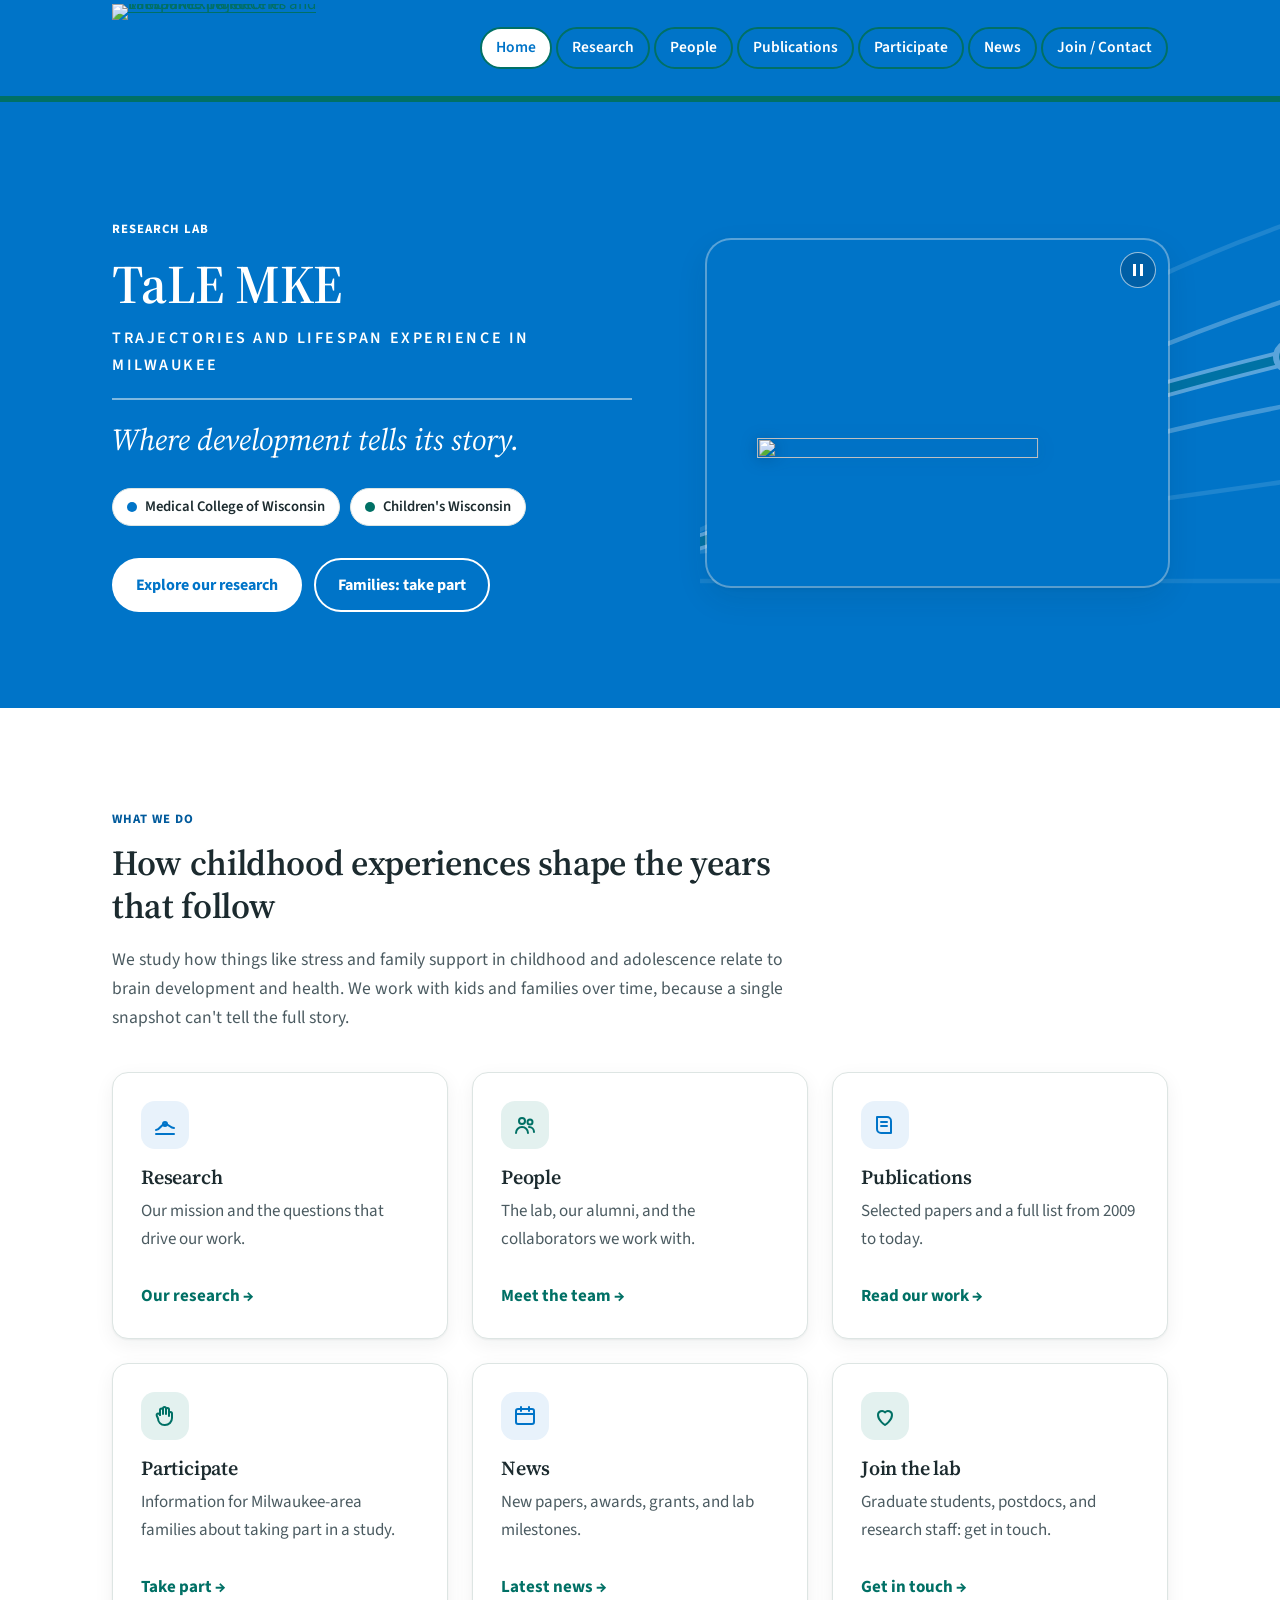
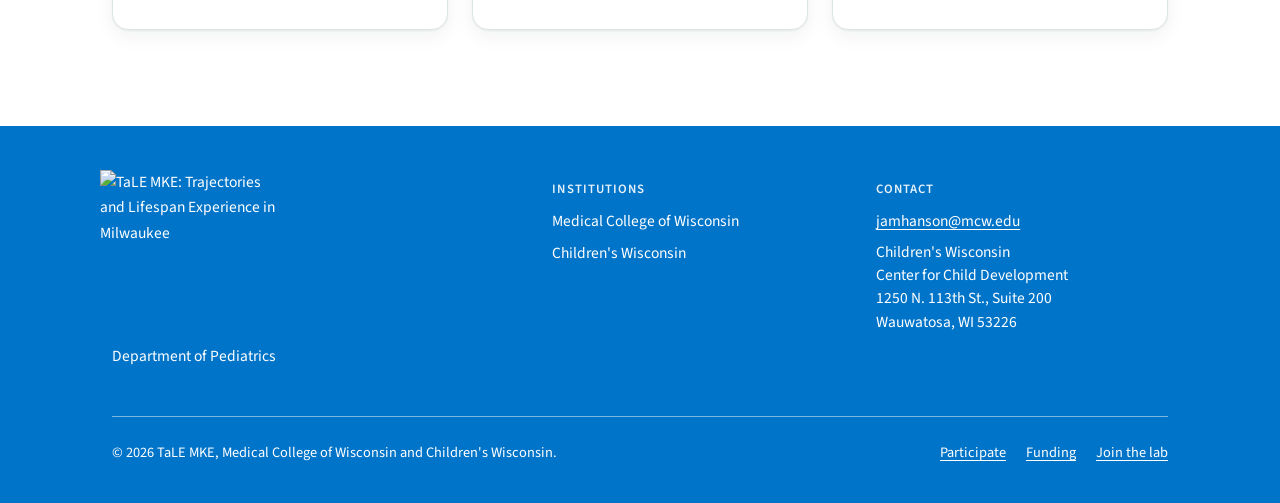
==== index.html @ df665481 "Add MCW green bar under the header and green outlines on nav items MCW green matches mcw.edu's most-" ====
<!DOCTYPE html>
<html lang="en" class="no-js">
<head>
  <meta charset="utf-8">
  <meta name="viewport" content="width=device-width, initial-scale=1">
  <title>TaLE MKE | Trajectories and Lifespan Experience in Milwaukee</title>
  <meta name="description" content="TaLE MKE studies how childhood experiences relate to brain development, health, and aging. A research lab at the Medical College of Wisconsin and Children's Wisconsin led by Jamie Hanson.">
  <link rel="icon" href="assets/img/logo-mark.svg" type="image/svg+xml">
  <link rel="preconnect" href="https://fonts.googleapis.com">
  <link rel="preconnect" href="https://fonts.gstatic.com" crossorigin>
  <link href="https://fonts.googleapis.com/css2?family=Source+Sans+3:wght@400;600;700&family=Source+Serif+4:ital,opsz,wght@0,8..60,600;0,8..60,700;1,8..60,500&display=swap" rel="stylesheet">
  <link rel="stylesheet" href="css/styles.css?v=afecc81006">
</head>
<body>
  <a class="skip-link" href="#main">Skip to main content</a>

  <header class="site-header">
    <div class="container header-inner">
      <a class="brand" href="index.html">
        <img class="brand-logo" src="assets/img/logo-horizontal.webp" width="280" height="104"
             alt="TaLE MKE: Trajectories and Lifespan Experience in Milwaukee. Home">
      </a>
      <button class="nav-toggle" type="button" aria-expanded="false" aria-controls="site-nav">
        <span class="nav-toggle-bars" aria-hidden="true"></span>
        Menu
      </button>
      <nav class="site-nav" id="site-nav" aria-label="Main">
        <ul>
          <li><a href="index.html" aria-current="page">Home</a></li>
          <li><a href="research.html">Research</a></li>
          <li><a href="team.html">People</a></li>
          <li><a href="publications.html">Publications</a></li>
          <li><a href="participate.html">Participate</a></li>
          <li><a href="news.html">News</a></li>
          <li><a href="contact.html">Join / Contact</a></li>
        </ul>
      </nav>
    </div>
  </header>

  <main id="main">
    <section class="hero" aria-labelledby="hero-title">
    <svg class="trajectories" viewBox="0 0 600 400" preserveAspectRatio="xMaxYMid slice" aria-hidden="true" focusable="false">
      <g fill="none" stroke-linecap="round" stroke-width="3" stroke="var(--traj-fan)">
        <path d="M140 300 C260 270 380 150 580 80" opacity=".45"/>
        <path d="M140 300 C280 270 400 190 580 130"/>
        <path d="M140 300 C300 280 420 230 580 200"/>
        <path d="M140 300 C300 290 440 270 580 250" opacity=".45"/>
        <path d="M140 316 H580" opacity=".35"/>
      </g>
      <path d="M20 318 C70 316 100 312 140 304 S250 270 310 250 S430 205 580 168" fill="none" stroke="#fff" stroke-width="11" stroke-linecap="round"/>
      <path d="M20 318 C70 316 100 312 140 304 S250 270 310 250 S430 205 580 168" fill="none" stroke="var(--color-secondary)" stroke-width="6" stroke-linecap="round"/>
      <g fill="var(--color-secondary)" stroke="#fff" stroke-width="4">
        <circle cx="20" cy="318" r="9"/><circle cx="140" cy="304" r="9"/><circle cx="310" cy="250" r="9"/><circle cx="450" cy="206" r="9"/><circle cx="580" cy="168" r="9"/>
      </g>
    </svg>
      <div class="container hero-grid">
        <div>
          <span class="eyebrow">Research lab</span>
          <h1 id="hero-title">TaLE MKE</h1>
          <p class="hero-expansion">Trajectories and Lifespan Experience in Milwaukee</p>
          <p class="hero-tagline">Where development tells its story.</p>
          <ul class="affiliations" aria-label="Affiliations">
            <li><span class="dot dot-primary" aria-hidden="true"></span>Medical College of Wisconsin</li>
            <li><span class="dot dot-secondary" aria-hidden="true"></span>Children's Wisconsin</li>
          </ul>
          <div class="btn-row">
            <a class="btn btn-primary" href="research.html">Explore our research</a>
            <a class="btn btn-secondary" href="participate.html">Families: take part</a>
          </div>
        </div>
        <div class="hero-media">
          <!-- Hero art: two brain illustrations crossfade under the logo (see tools/hero_art/).
               To use a lab group photo instead, replace this <figure> with a single <img>. -->
          <figure class="hero-art">
            <img class="hero-slide" src="assets/img/hero-brain-1.svg" width="800" height="600"
                 alt="Illustrations of a brain from an MRI template in the TaLE MKE colors, alternating between flowing trajectory lines and brains growing along a trajectory">
            <img class="hero-slide" src="assets/img/hero-brain-2.svg" width="800" height="600" alt="">
            <img class="hero-art-logo" src="assets/img/logo-horizontal-transparent.webp" width="720" height="268" alt="">
            <button class="hero-art-toggle" type="button" aria-pressed="false" aria-label="Pause the rotating images">
              <span class="icon-pause" aria-hidden="true"></span>
            </button>
          </figure>
        </div>
      </div>
    </section>

    <section class="section" aria-labelledby="what-we-do">
      <div class="container">
        <div class="section-head">
          <span class="eyebrow">What we do</span>
          <h2 id="what-we-do">How childhood experiences shape the years that follow</h2>
          <p>We study how things like stress and family support in childhood and adolescence relate
          to brain development and health. We work with kids and families over time, because a single
          snapshot can't tell the full story.</p>
        </div>
        <div class="grid grid-3">
          <a class="card card-link" href="research.html">
            <span class="card-icon"><svg viewBox="0 0 24 24" fill="none" stroke="currentColor" stroke-width="2" stroke-linecap="round" stroke-linejoin="round" aria-hidden="true" focusable="false"><path d="M3 17c4 0 5-6 9-6s5 4 9 4"/><circle cx="12" cy="11" r="2"/><path d="M3 21h18"/></svg></span>
            <h3>Research</h3>
            <p>Our mission and the questions that drive our work.</p>
            <span class="card-cta">Our research</span>
          </a>
          <a class="card card-link" href="team.html">
            <span class="card-icon alt"><svg viewBox="0 0 24 24" fill="none" stroke="currentColor" stroke-width="2" stroke-linecap="round" stroke-linejoin="round" aria-hidden="true" focusable="false"><circle cx="9" cy="8" r="3"/><path d="M3 20c0-3.3 2.7-6 6-6s6 2.7 6 6"/><circle cx="17" cy="9" r="2.5"/><path d="M16 14c2.8 0 5 2.2 5 5"/></svg></span>
            <h3>People</h3>
            <p>The lab, our alumni, and the collaborators we work with.</p>
            <span class="card-cta">Meet the team</span>
          </a>
          <a class="card card-link" href="publications.html">
            <span class="card-icon"><svg viewBox="0 0 24 24" fill="none" stroke="currentColor" stroke-width="2" stroke-linecap="round" stroke-linejoin="round" aria-hidden="true" focusable="false"><path d="M4 4h10a4 4 0 0 1 4 4v12H8a4 4 0 0 1-4-4z"/><path d="M8 9h6M8 13h6"/></svg></span>
            <h3>Publications</h3>
            <p>Selected papers and a full list from 2009 to today.</p>
            <span class="card-cta">Read our work</span>
          </a>
          <a class="card card-link" href="participate.html">
            <span class="card-icon alt"><svg viewBox="0 0 24 24" fill="none" stroke="currentColor" stroke-width="2" stroke-linecap="round" stroke-linejoin="round" aria-hidden="true" focusable="false"><path d="M7 11V6a1.5 1.5 0 0 1 3 0v4M10 10V4.5a1.5 1.5 0 0 1 3 0V10M13 10V5.5a1.5 1.5 0 0 1 3 0V12"/><path d="M16 9.5a1.5 1.5 0 0 1 3 0V14a7 7 0 0 1-7 7h-.5A6.5 6.5 0 0 1 5 14.5l-1.3-3a1.5 1.5 0 0 1 2.6-1.4L7 11"/></svg></span>
            <h3>Participate</h3>
            <p>Information for Milwaukee-area families about taking part in a study.</p>
            <span class="card-cta">Take part</span>
          </a>
          <a class="card card-link" href="news.html">
            <span class="card-icon"><svg viewBox="0 0 24 24" fill="none" stroke="currentColor" stroke-width="2" stroke-linecap="round" stroke-linejoin="round" aria-hidden="true" focusable="false"><rect x="3" y="5" width="18" height="15" rx="2"/><path d="M3 10h18M8 3v4M16 3v4"/></svg></span>
            <h3>News</h3>
            <p>New papers, awards, grants, and lab milestones.</p>
            <span class="card-cta">Latest news</span>
          </a>
          <a class="card card-link" href="contact.html">
            <span class="card-icon alt"><svg viewBox="0 0 24 24" fill="none" stroke="currentColor" stroke-width="2" stroke-linecap="round" stroke-linejoin="round" aria-hidden="true" focusable="false"><path d="M12 21s-7-4.4-7-10a4 4 0 0 1 7-2.6A4 4 0 0 1 19 11c0 5.6-7 10-7 10z"/></svg></span>
            <h3>Join the lab</h3>
            <p>Graduate students, postdocs, and research staff: get in touch.</p>
            <span class="card-cta">Get in touch</span>
          </a>
        </div>
      </div>
    </section>
  </main>

  <footer class="site-footer">
    <div class="container">
      <div class="footer-grid">
        <div>
          <img class="footer-logo" src="assets/img/logo-square.webp" width="200" height="185"
               alt="TaLE MKE: Trajectories and Lifespan Experience in Milwaukee">
          <p>Department of Pediatrics</p>
        </div>
        <div>
          <h2>Institutions</h2>
          <ul>
            <li>Medical College of Wisconsin</li>
            <li>Children's Wisconsin</li>
          </ul>
        </div>
        <div>
          <h2>Contact</h2>
          <p><a href="mailto:jamhanson@mcw.edu">jamhanson@mcw.edu</a></p>
          <address>Children's Wisconsin<br>Center for Child Development<br>1250 N. 113th St., Suite 200<br>Wauwatosa, WI 53226</address>
        </div>
      </div>
      <div class="footer-bottom">
        <p>&copy; <span id="year">2026</span> TaLE MKE, Medical College of Wisconsin and Children's Wisconsin.</p>
        <ul class="footer-links">
          <li><a href="participate.html">Participate</a></li>
          <li><a href="funding.html">Funding</a></li>
          <li><a href="contact.html">Join the lab</a></li>
        </ul>
      </div>
    </div>
  </footer>

  <script src="js/main.js?v=6934fd35f8"></script>
</body>
</html>
---- css/styles.css ----
/* ==========================================================================
   TaLE MKE: site styles
   Plain CSS, no build step. All brand colors live in :root below.
   ========================================================================== */

/* --------------------------------------------------------------------------
   1. Brand tokens (swap these to rebrand the whole site)
   -------------------------------------------------------------------------- */
:root {
  /* Brand colors, sampled from the TaLE MKE logo (assets/img/brand/).
     tests/check_site.py verifies every text/background pair meets WCAG AA. */
  --color-primary: #0074c8;        /* logo blue: header, footer, buttons, links */
  --color-primary-dark: #005a9c;
  --color-primary-soft: #e8f2fb;

  --color-secondary: #007065;      /* logo green: trajectory line, accents */
  --color-secondary-dark: #00544c;
  --color-secondary-soft: #e3f1ef;

  --color-accent-light: #7eb8e0;   /* logo light-blue fan lines */
  --color-accent-pale: #c1ddf4;    /* logo pale-blue fan lines */
  --color-band: #f3f8fc;           /* alternating section background */

  /* Stroke color for the decorative trajectory fan (overridden on blue) */
  --traj-fan: var(--color-accent-light);

  /* Text and surfaces */
  --color-text: #1c2b2f;
  --color-text-muted: #4b5b61;
  --color-bg: #ffffff;
  --color-border: #dde5e3;
  --color-error: #b3261e;
  --color-success: #1e6b3a;

  /* Type */
  --font-heading: "Source Serif 4", Georgia, "Times New Roman", serif;
  --font-body: "Source Sans 3", -apple-system, BlinkMacSystemFont, "Segoe UI", Roboto, Arial, sans-serif;

  /* Shape and spacing */
  --radius-sm: 8px;
  --radius: 16px;
  --radius-lg: 24px;
  --shadow: 0 1px 2px rgba(16, 40, 38, 0.06), 0 6px 20px rgba(16, 40, 38, 0.06);
  --shadow-hover: 0 2px 4px rgba(16, 40, 38, 0.08), 0 12px 32px rgba(16, 40, 38, 0.1);
  --container: 1120px;
  --gutter: clamp(16px, 4vw, 32px);
  --section-space: clamp(56px, 8vw, 96px);
}

/* --------------------------------------------------------------------------
   2. Base
   -------------------------------------------------------------------------- */
*,
*::before,
*::after { box-sizing: border-box; }

html { scroll-behavior: smooth; }
@media (prefers-reduced-motion: reduce) {
  html { scroll-behavior: auto; }
  *, *::before, *::after { transition: none !important; animation: none !important; }
}

body {
  margin: 0;
  font-family: var(--font-body);
  font-size: 1.0625rem;
  line-height: 1.65;
  color: var(--color-text);
  background: var(--color-bg);
  -webkit-font-smoothing: antialiased;
}

img { max-width: 100%; height: auto; display: block; }

h1, h2, h3, h4 {
  font-family: var(--font-heading);
  line-height: 1.2;
  color: var(--color-text);
  margin: 0 0 0.5em;
  font-weight: 600;
  letter-spacing: -0.01em;
}
h1 { font-size: clamp(2.2rem, 5vw, 3.4rem); }
h2 { font-size: clamp(1.6rem, 3vw, 2.2rem); }
h3 { font-size: 1.25rem; }

p { margin: 0 0 1em; }

a {
  color: var(--color-secondary);
  text-underline-offset: 3px;
  text-decoration-thickness: 1px;
}
a:hover { color: var(--color-secondary-dark); text-decoration-thickness: 2px; }

:focus-visible {
  outline: 3px solid var(--color-secondary);
  outline-offset: 3px;
  border-radius: 4px;
}

.container {
  width: 100%;
  max-width: var(--container);
  margin: 0 auto;
  padding: 0 var(--gutter);
}

.visually-hidden {
  position: absolute !important;
  width: 1px; height: 1px;
  padding: 0; margin: -1px;
  overflow: hidden; clip: rect(0 0 0 0);
  white-space: nowrap; border: 0;
}

.skip-link {
  position: absolute;
  left: 16px; top: -100px;
  z-index: 100;
  padding: 10px 16px;
  background: var(--color-primary);
  color: #fff;
  border-radius: var(--radius-sm);
  font-weight: 600;
}
.skip-link:focus { top: 12px; color: #fff; }

/* --------------------------------------------------------------------------
   3. Header and navigation
   -------------------------------------------------------------------------- */
.site-header {
  position: sticky;
  top: 0;
  z-index: 50;
  background: var(--color-primary);
  border-bottom: 6px solid var(--color-secondary);  /* MCW green bar (mcw.edu uses #007066) */
}
.header-inner {
  display: flex;
  align-items: center;
  justify-content: space-between;
  gap: 16px;
  min-height: 96px;
}

.brand { display: block; flex: none; line-height: 0; }
.brand-logo { width: 236px; height: auto; }
@media (max-width: 420px) { .brand-logo { width: 176px; } }

.nav-toggle {
  display: none;
  align-items: center;
  gap: 8px;
  padding: 8px 14px;
  font: inherit;
  font-weight: 600;
  font-size: 0.95rem;
  color: #fff;
  background: rgba(255, 255, 255, 0.14);
  border: 1px solid rgba(255, 255, 255, 0.5);
  border-radius: 999px;
  cursor: pointer;
}
.nav-toggle-bars,
.nav-toggle-bars::before,
.nav-toggle-bars::after {
  display: block;
  width: 18px; height: 2px;
  background: currentColor;
  border-radius: 2px;
  position: relative;
  transition: transform 0.2s ease;
}
.nav-toggle-bars::before,
.nav-toggle-bars::after { content: ""; position: absolute; left: 0; }
.nav-toggle-bars::before { top: -6px; }
.nav-toggle-bars::after { top: 6px; }
.nav-toggle[aria-expanded="true"] .nav-toggle-bars { background: transparent; }
.nav-toggle[aria-expanded="true"] .nav-toggle-bars::before { transform: translateY(6px) rotate(45deg); }
.nav-toggle[aria-expanded="true"] .nav-toggle-bars::after { transform: translateY(-6px) rotate(-45deg); }

.site-nav ul {
  display: flex;
  gap: 4px;
  list-style: none;
  margin: 0;
  padding: 0;
}
.site-nav a {
  display: block;
  padding: 6px 14px;
  border: 2px solid var(--color-secondary);  /* MCW green outline */
  border-radius: 999px;
  color: #fff;
  text-decoration: none;
  font-weight: 600;
  font-size: 0.97rem;
}
.site-nav a:hover { background: rgba(255, 255, 255, 0.16); color: #fff; }
.site-nav a[aria-current="page"] { background: #fff; color: var(--color-primary); }
.site-header :focus-visible { outline-color: #fff; }

/* Mobile nav below 1040px: seven nav items need room next to the logo. */
@media (max-width: 1040px) {
  .nav-toggle { display: inline-flex; }
  .site-nav {
    position: absolute;
    left: 0; right: 0; top: 100%;
    background: var(--color-primary);
    border-bottom: 6px solid var(--color-secondary);
    box-shadow: 0 12px 24px rgba(0, 40, 80, 0.2);
    display: none;
  }
  .site-nav.is-open { display: block; }
  .site-nav ul { flex-direction: column; padding: 12px var(--gutter) 20px; gap: 2px; }
  .site-nav a { padding: 10px 14px; border-radius: var(--radius-sm); }
  /* Without JS the toggle does nothing, so show the menu inline instead. */
  .no-js .nav-toggle { display: none; }
  .no-js .site-nav { display: block; position: static; box-shadow: none; border: 0; }
  .no-js .header-inner { flex-wrap: wrap; }
}

/* --------------------------------------------------------------------------
   4. Page sections
   -------------------------------------------------------------------------- */
.section { padding: var(--section-space) 0; }
.section-band { background: var(--color-band); }
.section-tint { background: var(--color-primary-soft); }

.eyebrow {
  display: inline-block;
  font-size: 0.8rem;
  font-weight: 700;
  letter-spacing: 0.08em;
  text-transform: uppercase;
  color: var(--color-primary-dark);
  margin-bottom: 12px;
}

.section-head { max-width: 680px; margin-bottom: 40px; }
.section-head p { color: var(--color-text-muted); font-size: 1.1rem; }

.lede { font-size: 1.2rem; color: var(--color-text-muted); max-width: 680px; }

/* Page title band on inner pages */
.page-hero {
  position: relative;
  overflow: hidden;
  padding: clamp(48px, 7vw, 80px) 0 clamp(40px, 6vw, 64px);
  background: linear-gradient(180deg, var(--color-primary-soft) 0%, #fff 100%);
  border-bottom: 1px solid var(--color-border);
}
.page-hero h1 { margin-bottom: 12px; }
.page-hero .lede { margin: 0; }

/* Decorative "trajectory" lines used behind heroes */
.trajectories {
  position: absolute;
  right: -40px;
  top: 0;
  width: min(620px, 70%);
  height: 100%;
  pointer-events: none;
  opacity: 0.5;
}

/* Home hero: logo blue with white type */
.hero {
  --traj-fan: var(--color-accent-pale);
  position: relative;
  overflow: hidden;
  padding: clamp(56px, 9vw, 112px) 0 clamp(56px, 8vw, 96px);
  background: var(--color-primary);
  color: #fff;
}
.hero-grid {
  position: relative;
  display: grid;
  grid-template-columns: 1.15fr 1fr;
  gap: clamp(32px, 5vw, 64px);
  align-items: center;
}
.hero h1 { margin-bottom: 8px; color: #fff; }
.hero .eyebrow { color: #fff; }
.hero-expansion {
  font-size: clamp(0.85rem, 1.6vw, 1rem);
  font-weight: 600;
  letter-spacing: 0.16em;
  text-transform: uppercase;
  color: #fff;
  padding-bottom: 20px;
  border-bottom: 2px solid var(--color-accent-light);
  margin-bottom: 20px;
  max-width: 520px;
}
.hero .lede { margin-bottom: 28px; color: #fff; }
.hero .trajectories { opacity: 0.35; }
.hero .btn-primary { background: #fff; color: var(--color-primary); }
.hero .btn-primary:hover { background: var(--color-primary-soft); color: var(--color-primary-dark); }
.hero .btn-secondary { background: transparent; color: #fff; border-color: #fff; }
.hero .btn-secondary:hover { background: rgba(255, 255, 255, 0.14); color: #fff; }
.hero :focus-visible { outline-color: #fff; }
.hero-media > img {
  border-radius: var(--radius-lg);
  box-shadow: var(--shadow-hover);
  aspect-ratio: 4 / 3;
  object-fit: cover;
  width: 100%;
}

.affiliations {
  display: flex;
  flex-wrap: wrap;
  gap: 10px;
  list-style: none;
  padding: 0;
  margin: 0 0 32px;
}
.affiliations li {
  display: inline-flex;
  align-items: center;
  gap: 8px;
  padding: 6px 14px;
  background: #fff;
  border: 1px solid var(--color-border);
  border-radius: 999px;
  font-size: 0.92rem;
  font-weight: 600;
  color: var(--color-text);
}
.dot { width: 10px; height: 10px; border-radius: 50%; flex: none; }
.dot-primary { background: var(--color-primary); }
.dot-secondary { background: var(--color-secondary); }

@media (max-width: 860px) {
  .hero-grid { grid-template-columns: 1fr; }
  .hero-media { order: -1; max-width: 560px; }
  .hero .trajectories { display: none; }
}

/* --------------------------------------------------------------------------
   5. Buttons
   -------------------------------------------------------------------------- */
.btn-row { display: flex; flex-wrap: wrap; gap: 12px; }
.btn {
  display: inline-flex;
  align-items: center;
  gap: 8px;
  padding: 12px 22px;
  border-radius: 999px;
  font: inherit;
  font-weight: 700;
  font-size: 1rem;
  text-decoration: none;
  border: 2px solid transparent;
  cursor: pointer;
  transition: background-color 0.15s ease, color 0.15s ease, transform 0.15s ease;
}
.btn:hover { transform: translateY(-1px); text-decoration: none; }
.btn-primary { background: var(--color-primary); color: #fff; }
.btn-primary:hover { background: var(--color-primary-dark); color: #fff; }
.btn-secondary { background: #fff; color: var(--color-primary); border-color: var(--color-primary); }
.btn-secondary:hover { background: var(--color-primary-soft); color: var(--color-primary-dark); }

/* --------------------------------------------------------------------------
   6. Cards and grids
   -------------------------------------------------------------------------- */
.grid {
  display: grid;
  gap: 24px;
  grid-template-columns: repeat(auto-fill, minmax(260px, 1fr));
}
.grid-2 { grid-template-columns: repeat(2, 1fr); }
@media (max-width: 720px) { .grid-2 { grid-template-columns: 1fr; } }

.card {
  background: #fff;
  border: 1px solid var(--color-border);
  border-radius: var(--radius);
  padding: 28px;
  box-shadow: var(--shadow);
  transition: box-shadow 0.2s ease, transform 0.2s ease;
}
.card h3 { margin-bottom: 8px; }
.card p:last-child { margin-bottom: 0; }

a.card-link {
  display: flex;
  flex-direction: column;
  text-decoration: none;
  color: var(--color-text);
}
a.card-link:hover { box-shadow: var(--shadow-hover); transform: translateY(-3px); color: var(--color-text); }
a.card-link p { color: var(--color-text-muted); }
.card-cta {
  margin-top: auto;
  padding-top: 12px;
  font-weight: 700;
  color: var(--color-secondary);
}
.card-cta::after { content: " \2192"; }

.card-icon {
  width: 48px; height: 48px;
  display: grid;
  place-items: center;
  border-radius: 14px;
  margin-bottom: 16px;
  background: var(--color-primary-soft);
  color: var(--color-primary);
}
.card-icon.alt { background: var(--color-secondary-soft); color: var(--color-secondary); }
.card-icon svg { width: 24px; height: 24px; }

/* Research focus areas */
.focus-card { border-top: 5px solid var(--color-primary); }
.focus-card:nth-child(even) { border-top-color: var(--color-secondary); }
.focus-number {
  font-family: var(--font-heading);
  font-size: 0.95rem;
  font-weight: 700;
  color: var(--color-primary);
  margin-bottom: 6px;
  display: block;
}
.focus-card:nth-child(even) .focus-number { color: var(--color-secondary); }

/* Mission block */
.mission {
  font-family: var(--font-heading);
  font-size: clamp(1.3rem, 2.6vw, 1.75rem);
  line-height: 1.45;
  color: var(--color-primary-dark);
  border-left: 5px solid var(--color-secondary);
  padding: 4px 0 4px 24px;
  margin: 0 0 24px;
  max-width: 820px;
}

/* PI bio */
.pi-bio {
  display: grid;
  grid-template-columns: 280px 1fr;
  gap: clamp(28px, 5vw, 56px);
  align-items: start;
}
.pi-bio img { border-radius: var(--radius-lg); box-shadow: var(--shadow); aspect-ratio: 4 / 5; object-fit: cover; width: 100%; }
.pi-title { color: var(--color-text-muted); font-weight: 600; margin-bottom: 20px; }
@media (max-width: 720px) {
  .pi-bio { grid-template-columns: 1fr; }
  .pi-bio img { max-width: 260px; }
}

/* Team cards */
.person-card { padding: 0; overflow: hidden; display: flex; flex-direction: column; }
.person-card img { aspect-ratio: 1 / 1; object-fit: cover; width: 100%; background: var(--color-primary-soft); }
.person-body { padding: 20px 22px 24px; }
.person-body h3 { margin-bottom: 4px; }
.person-role {
  display: inline-block;
  font-size: 0.85rem;
  font-weight: 700;
  color: var(--color-primary-dark);
  background: var(--color-primary-soft);
  padding: 3px 10px;
  border-radius: 999px;
  margin-bottom: 12px;
}
.person-card:nth-child(even) .person-role { color: var(--color-secondary-dark); background: var(--color-secondary-soft); }
.person-body p { color: var(--color-text-muted); margin: 0; font-size: 0.98rem; }
.person-card.is-pi { border: 2px solid var(--color-primary); }

.team-group { margin-bottom: 56px; }
.team-group:last-child { margin-bottom: 0; }
.team-group > h2 { font-size: 1.5rem; margin-bottom: 24px; }

/* --------------------------------------------------------------------------
   7. Publications
   -------------------------------------------------------------------------- */
.pub-year { margin-bottom: 48px; }
.pub-year:last-child { margin-bottom: 0; }
.pub-year h2 {
  display: flex;
  align-items: center;
  gap: 16px;
  font-size: 1.6rem;
  color: var(--color-primary);
  margin-bottom: 20px;
}
.pub-year h2::after { content: ""; flex: 1; height: 1px; background: var(--color-border); }

.pub-list { list-style: none; margin: 0; padding: 0; display: grid; gap: 16px; }
.pub {
  background: #fff;
  border: 1px solid var(--color-border);
  border-radius: var(--radius);
  padding: 20px 24px;
}
.pub-authors { color: var(--color-text-muted); font-size: 0.97rem; margin: 0 0 4px; }
.pub-authors .me { color: var(--color-text); font-weight: 700; }
.pub-title { font-family: var(--font-heading); font-size: 1.15rem; font-weight: 600; margin: 0 0 4px; line-height: 1.35; }
.pub-venue { margin: 0 0 12px; color: var(--color-text-muted); }
.pub-venue cite { font-style: italic; color: var(--color-text); }
.pub-links { display: flex; flex-wrap: wrap; gap: 8px; list-style: none; padding: 0; margin: 0; }
.pub-links a {
  display: inline-block;
  padding: 4px 12px;
  border: 1px solid var(--color-secondary);
  border-radius: 999px;
  font-size: 0.88rem;
  font-weight: 700;
  text-decoration: none;
}
.pub-links a:hover { background: var(--color-secondary-soft); }

.note {
  background: var(--color-secondary-soft);
  border-radius: var(--radius);
  padding: 16px 20px;
  margin-bottom: 40px;
  color: var(--color-text);
}
.note a { color: var(--color-primary-dark); }

/* --------------------------------------------------------------------------
   8. News
   -------------------------------------------------------------------------- */
.news-list { list-style: none; margin: 0; padding: 0; display: grid; gap: 20px; max-width: 820px; }
.news-item {
  display: grid;
  grid-template-columns: 130px 1fr;
  gap: 24px;
  background: #fff;
  border: 1px solid var(--color-border);
  border-radius: var(--radius);
  padding: 24px 28px;
  box-shadow: var(--shadow);
}
.news-date {
  font-weight: 700;
  color: var(--color-primary);
  font-size: 0.95rem;
  padding-top: 3px;
}
.news-item h2, .news-item h3 { font-size: 1.25rem; margin-bottom: 6px; }
.news-item p { margin: 0; color: var(--color-text-muted); }
@media (max-width: 600px) {
  .news-item { grid-template-columns: 1fr; gap: 6px; padding: 20px; }
}

/* --------------------------------------------------------------------------
   9. Contact and join
   -------------------------------------------------------------------------- */
.contact-grid {
  display: grid;
  grid-template-columns: 1fr 1.2fr;
  gap: clamp(32px, 5vw, 56px);
  align-items: start;
}
@media (max-width: 860px) { .contact-grid { grid-template-columns: 1fr; } }

.contact-list { list-style: none; padding: 0; margin: 0 0 32px; display: grid; gap: 16px; }
.contact-list li { display: grid; grid-template-columns: 44px 1fr; gap: 14px; align-items: start; }
.contact-list .card-icon { width: 44px; height: 44px; margin: 0; }
.contact-list strong { display: block; }

.position-list { list-style: none; padding: 0; margin: 0; display: grid; gap: 16px; }
.position {
  border-left: 5px solid var(--color-secondary);
  background: #fff;
  border-radius: var(--radius-sm) var(--radius) var(--radius) var(--radius-sm);
  padding: 18px 22px;
  box-shadow: var(--shadow);
}
.position:nth-child(odd) { border-left-color: var(--color-primary); }
.position h3 { margin-bottom: 4px; font-size: 1.15rem; }
.position p { margin: 0; color: var(--color-text-muted); }

.form-card { padding: clamp(24px, 4vw, 36px); }
.field { margin-bottom: 20px; }
.field label { display: block; font-weight: 700; margin-bottom: 6px; }
.field .hint { font-weight: 400; color: var(--color-text-muted); font-size: 0.9rem; }
.field input,
.field textarea {
  width: 100%;
  font: inherit;
  color: var(--color-text);
  padding: 12px 14px;
  border: 1.5px solid #9aa9ad;
  border-radius: var(--radius-sm);
  background: #fff;
}
.field textarea { min-height: 160px; resize: vertical; }
.field input:focus,
.field textarea:focus {
  outline: none;
  border-color: var(--color-secondary);
  box-shadow: 0 0 0 3px var(--color-secondary-soft);
}
.field [aria-invalid="true"] { border-color: var(--color-error); }
.field-error { color: var(--color-error); font-size: 0.92rem; margin: 6px 0 0; font-weight: 600; }
.field-error:empty { display: none; }

.form-status { margin-top: 16px; padding: 12px 16px; border-radius: var(--radius-sm); font-weight: 600; }
.form-status:empty { display: none; }
.form-status.is-success { background: #e4f3e9; color: var(--color-success); }
.form-status.is-error { background: #fbe9e7; color: var(--color-error); }

/* --------------------------------------------------------------------------
   10. Footer
   -------------------------------------------------------------------------- */
.site-footer {
  background: var(--color-primary);
  color: #fff;
  padding: 56px 0 32px;
  font-size: 0.97rem;
}
.site-footer a { color: #fff; }
.site-footer :focus-visible { outline-color: #fff; }
.site-footer a:hover { color: #fff; }
.footer-grid {
  display: grid;
  grid-template-columns: 1.4fr 1fr 1fr;
  gap: 32px;
  margin-bottom: 40px;
}
.footer-logo { width: 180px; height: auto; margin: -12px 0 8px -12px; }
.site-footer h2 { font-family: var(--font-body); font-size: 0.8rem; letter-spacing: 0.08em; text-transform: uppercase; color: #fff; opacity: 0.9; margin-bottom: 12px; }
.site-footer ul { list-style: none; margin: 0; padding: 0; display: grid; gap: 6px; }
.site-footer p { margin-bottom: 6px; }
.footer-bottom {
  border-top: 1px solid var(--color-accent-light);
  padding-top: 24px;
  display: flex;
  flex-wrap: wrap;
  justify-content: space-between;
  gap: 12px;
  color: #fff;
  font-size: 0.9rem;
}
@media (max-width: 760px) { .footer-grid { grid-template-columns: 1fr; } }

.page-hero .container { position: relative; }
/* Keep the banner graphic inside the content column on wide screens. */
.page-hero .trajectories { right: max(-40px, calc((100% - var(--container)) / 2)); }
@media (max-width: 600px) { .page-hero .trajectories { opacity: 0.25; } }

/* --------------------------------------------------------------------------
   11. Build-out: home tagline, people, publications, participate, funding
   -------------------------------------------------------------------------- */
address { font-style: normal; }

.hero-tagline {
  font-family: var(--font-heading);
  font-style: italic;
  font-size: clamp(1.4rem, 3vw, 1.9rem);
  line-height: 1.3;
  color: #fff;
  margin-bottom: 28px;
}

.grid-3 { grid-template-columns: repeat(3, 1fr); }
@media (max-width: 900px) { .grid-3 { grid-template-columns: repeat(2, 1fr); } }
@media (max-width: 600px) { .grid-3 { grid-template-columns: 1fr; } }

.prose { max-width: 760px; }
.prose-wide { max-width: 820px; }

/* People */
.pi-card {
  display: grid;
  grid-template-columns: 220px 1fr;
  gap: 32px;
  align-items: center;
  max-width: 860px;
}
.pi-card img { border-radius: var(--radius); aspect-ratio: 1 / 1; object-fit: cover; width: 100%; }
.pi-card h3 { font-size: 1.6rem; margin-bottom: 4px; }
@media (max-width: 640px) {
  .pi-card { grid-template-columns: 1fr; }
  .pi-card img { max-width: 220px; }
}

.team-subhead { font-size: 1.25rem; margin: 8px 0 16px; }
.alumni-grid {
  display: grid;
  gap: 16px;
  grid-template-columns: repeat(auto-fill, minmax(280px, 1fr));
  margin-bottom: 40px;
}
.alumni-grid:last-child { margin-bottom: 0; }
.alum {
  display: flex;
  gap: 16px;
  align-items: flex-start;
  background: #fff;
  border: 1px solid var(--color-border);
  border-radius: var(--radius);
  padding: 20px;
  box-shadow: var(--shadow);
}
.avatar {
  flex: none;
  width: 64px; height: 64px;
  display: grid;
  place-items: center;
  border-radius: 50%;
  background: var(--color-primary);
  color: #fff;
  font-weight: 700;
  letter-spacing: 0.03em;
}
.alum:nth-child(even) .avatar { background: var(--color-secondary); }
.avatar-photo {
  object-fit: cover;
  background: var(--color-primary-soft);
  box-shadow: 0 0 0 3px var(--color-primary-soft);  /* keeps white-background photos from blending into the card */
}
.alum h4 { font-size: 1.1rem; margin: 2px 0 4px; }
.alum p { margin: 0; font-size: 0.95rem; }
.alum-role { color: var(--color-text-muted); }
.alum-now { margin-top: 6px !important; }
.alum-now span { font-weight: 700; color: var(--color-secondary-dark); }

.collab-list {
  list-style: none;
  margin: 0;
  padding: 0;
  display: grid;
  gap: 12px 32px;
  grid-template-columns: repeat(auto-fill, minmax(280px, 1fr));
}
.collab-list li {
  padding: 14px 0 14px 18px;
  border-left: 4px solid var(--color-accent-light);
}
.collab-list li:nth-child(even) { border-left-color: var(--color-secondary); }
.collab-list strong { display: block; font-size: 1.05rem; }
.collab-list span { color: var(--color-text-muted); }

/* Publications */
.pub-selected { margin-bottom: 48px; }
.pub-selected > h2 { font-size: 1.8rem; margin-bottom: 8px; }
.pub-group {
  font-family: var(--font-body);
  font-size: 0.85rem;
  font-weight: 700;
  letter-spacing: 0.08em;
  text-transform: uppercase;
  color: var(--color-secondary-dark);
  margin: 28px 0 12px;
}
.pub-all {
  border-top: 1px solid var(--color-border);
  padding-top: 24px;
}
.pub-all > summary {
  display: inline-flex;
  align-items: center;
  gap: 10px;
  cursor: pointer;
  padding: 12px 22px;
  border-radius: 999px;
  background: var(--color-primary);
  color: #fff;
  font-weight: 700;
  list-style: none;
}
.pub-all > summary::-webkit-details-marker { display: none; }
.pub-all > summary::before { content: "+"; font-size: 1.2rem; line-height: 1; }
.pub-all[open] > summary::before { content: "\2212"; }
.pub-all > summary:hover { background: var(--color-primary-dark); }
.pub-jump {
  display: flex;
  flex-wrap: wrap;
  gap: 6px;
  margin: 24px 0 32px;
}
.pub-jump a {
  padding: 4px 12px;
  border-radius: 999px;
  background: var(--color-primary-soft);
  color: var(--color-primary-dark);
  font-weight: 700;
  font-size: 0.9rem;
  text-decoration: none;
}
.pub-jump a:hover { background: var(--color-accent-pale); }
/* Keep anchor targets clear of the sticky header. */
[id] { scroll-margin-top: 112px; }

/* Participate */
.grid-involve {
  list-style: none;
  padding: 0;
  margin: 0;
  grid-template-columns: repeat(4, 1fr);
}
@media (max-width: 960px) { .grid-involve { grid-template-columns: repeat(2, 1fr); } }
@media (max-width: 520px) { .grid-involve { grid-template-columns: 1fr; } }
.involve-card h3 { font-size: 1.1rem; }
.involve-card p { color: var(--color-text-muted); font-size: 0.97rem; }

.two-col {
  display: grid;
  grid-template-columns: 1fr 1.1fr;
  gap: clamp(32px, 5vw, 56px);
  align-items: start;
}
@media (max-width: 860px) { .two-col { grid-template-columns: 1fr; } }
.two-col > div > .card-icon { margin-bottom: 16px; }

.check-list { list-style: none; padding: 0; margin: 0; display: grid; gap: 14px; }
.check-list li { position: relative; padding-left: 34px; }
.check-list li::before {
  content: "";
  position: absolute;
  left: 0; top: 3px;
  width: 22px; height: 22px;
  border-radius: 50%;
  background: var(--color-secondary) url("data:image/svg+xml,%3Csvg xmlns='http://www.w3.org/2000/svg' viewBox='0 0 24 24' fill='none' stroke='white' stroke-width='3' stroke-linecap='round' stroke-linejoin='round'%3E%3Cpath d='m6 12 4 4 8-8'/%3E%3C/svg%3E") center / 14px no-repeat;
}

.form-intro { color: var(--color-text-muted); }
.field-check {
  display: grid;
  grid-template-columns: 22px 1fr;
  gap: 12px;
  align-items: start;
}
.field-check input { width: 22px; height: 22px; margin: 2px 0 0; accent-color: var(--color-primary); }
.field-check label { font-weight: 400; margin: 0; }
.field-check .field-error { grid-column: 2; }

/* Funding */
.grant-list { list-style: none; padding: 0; margin: 0 0 40px; display: grid; gap: 16px; }
.grant {
  background: #fff;
  border: 1px solid var(--color-border);
  border-left: 5px solid var(--color-primary);
  border-radius: var(--radius-sm) var(--radius) var(--radius) var(--radius-sm);
  padding: 20px 24px;
  box-shadow: var(--shadow);
}
.grant-list:nth-of-type(2) .grant { border-left-color: var(--color-accent-light); }
.grant h3 { font-size: 1.15rem; margin-bottom: 6px; line-height: 1.35; }
.grant-meta { display: flex; flex-wrap: wrap; gap: 8px; margin: 0 0 10px; font-size: 0.88rem; font-weight: 700; }
.grant-meta span {
  padding: 2px 10px;
  border-radius: 999px;
  background: var(--color-primary-soft);
  color: var(--color-primary-dark);
}
.grant-meta .grant-id { background: var(--color-primary-dark); color: #fff; }
.grant-funder { margin: 0; color: var(--color-text-muted); }
.grant-heading { margin-top: 8px; }
.funding-note { font-size: 0.95rem; margin: 0; }

/* Footer extras */
.site-footer address { line-height: 1.5; }
.footer-links { display: flex !important; flex-wrap: wrap; gap: 6px 20px !important; }

/* Home hero art: two illustrations crossfade under the transparent logo.
   12s cycle, 6s per image with a 1s crossfade. The first image stays in flow to size the box. */
.hero-art {
  position: relative;
  margin: 0;
  border-radius: var(--radius-lg);
  overflow: hidden;
  background: var(--color-primary);
  box-shadow: 0 0 0 2px rgba(255, 255, 255, 0.35), var(--shadow-hover);
}
.hero-slide {
  display: block;
  width: 100%;
  height: auto;
  aspect-ratio: 4 / 3;
  opacity: 0;
  animation: hero-fade 12s linear infinite;
}
.hero-slide + .hero-slide { position: absolute; inset: 0; }
.hero-slide:nth-of-type(1) { animation-delay: -1s; }
.hero-slide:nth-of-type(2) { animation-delay: 5s; }
@keyframes hero-fade {
  0% { opacity: 0; }
  8.33% { opacity: 1; }   /* 1s fade in */
  50% { opacity: 1; }     /* hold to 6s */
  58.33% { opacity: 0; }  /* 1s fade out */
  100% { opacity: 0; }
}
.hero-art.is-paused .hero-slide { animation-play-state: paused; }
@media (prefers-reduced-motion: reduce) {
  .hero-slide { animation: none; }
  .hero-slide:nth-of-type(1) { opacity: 1; }
  .hero-art-toggle { display: none; }
}

.hero-art-toggle {
  position: absolute;
  top: 12px;
  right: 12px;
  width: 36px;
  height: 36px;
  display: grid;
  place-items: center;
  border: 1px solid rgba(255, 255, 255, 0.6);
  border-radius: 50%;
  background: rgba(0, 79, 138, 0.55);
  color: #fff;
  cursor: pointer;
}
.hero-art-toggle:hover { background: rgba(0, 79, 138, 0.85); }
.icon-pause { width: 10px; height: 12px; border-left: 3px solid currentColor; border-right: 3px solid currentColor; }
.hero-art.is-paused .icon-pause {
  width: 0; height: 0;
  border-style: solid;
  border-width: 7px 0 7px 11px;
  border-color: transparent transparent transparent currentColor;
  margin-left: 3px;
}
.hero-art-logo {
  position: absolute;
  left: 50%;
  bottom: 4%;
  width: 78%;
  height: auto;
  transform: translateX(-50%);
  filter: drop-shadow(0 2px 8px rgba(0, 40, 80, 0.35));
}

/* Collaborator cards: name links to the faculty page */
.collab-card h4 a { color: var(--color-text); text-decoration: none; }
.collab-card h4 a:hover { color: var(--color-primary); text-decoration: underline; }
.collab-card h4 a::after { content: " \2197"; font-size: 0.8em; color: var(--color-primary); }
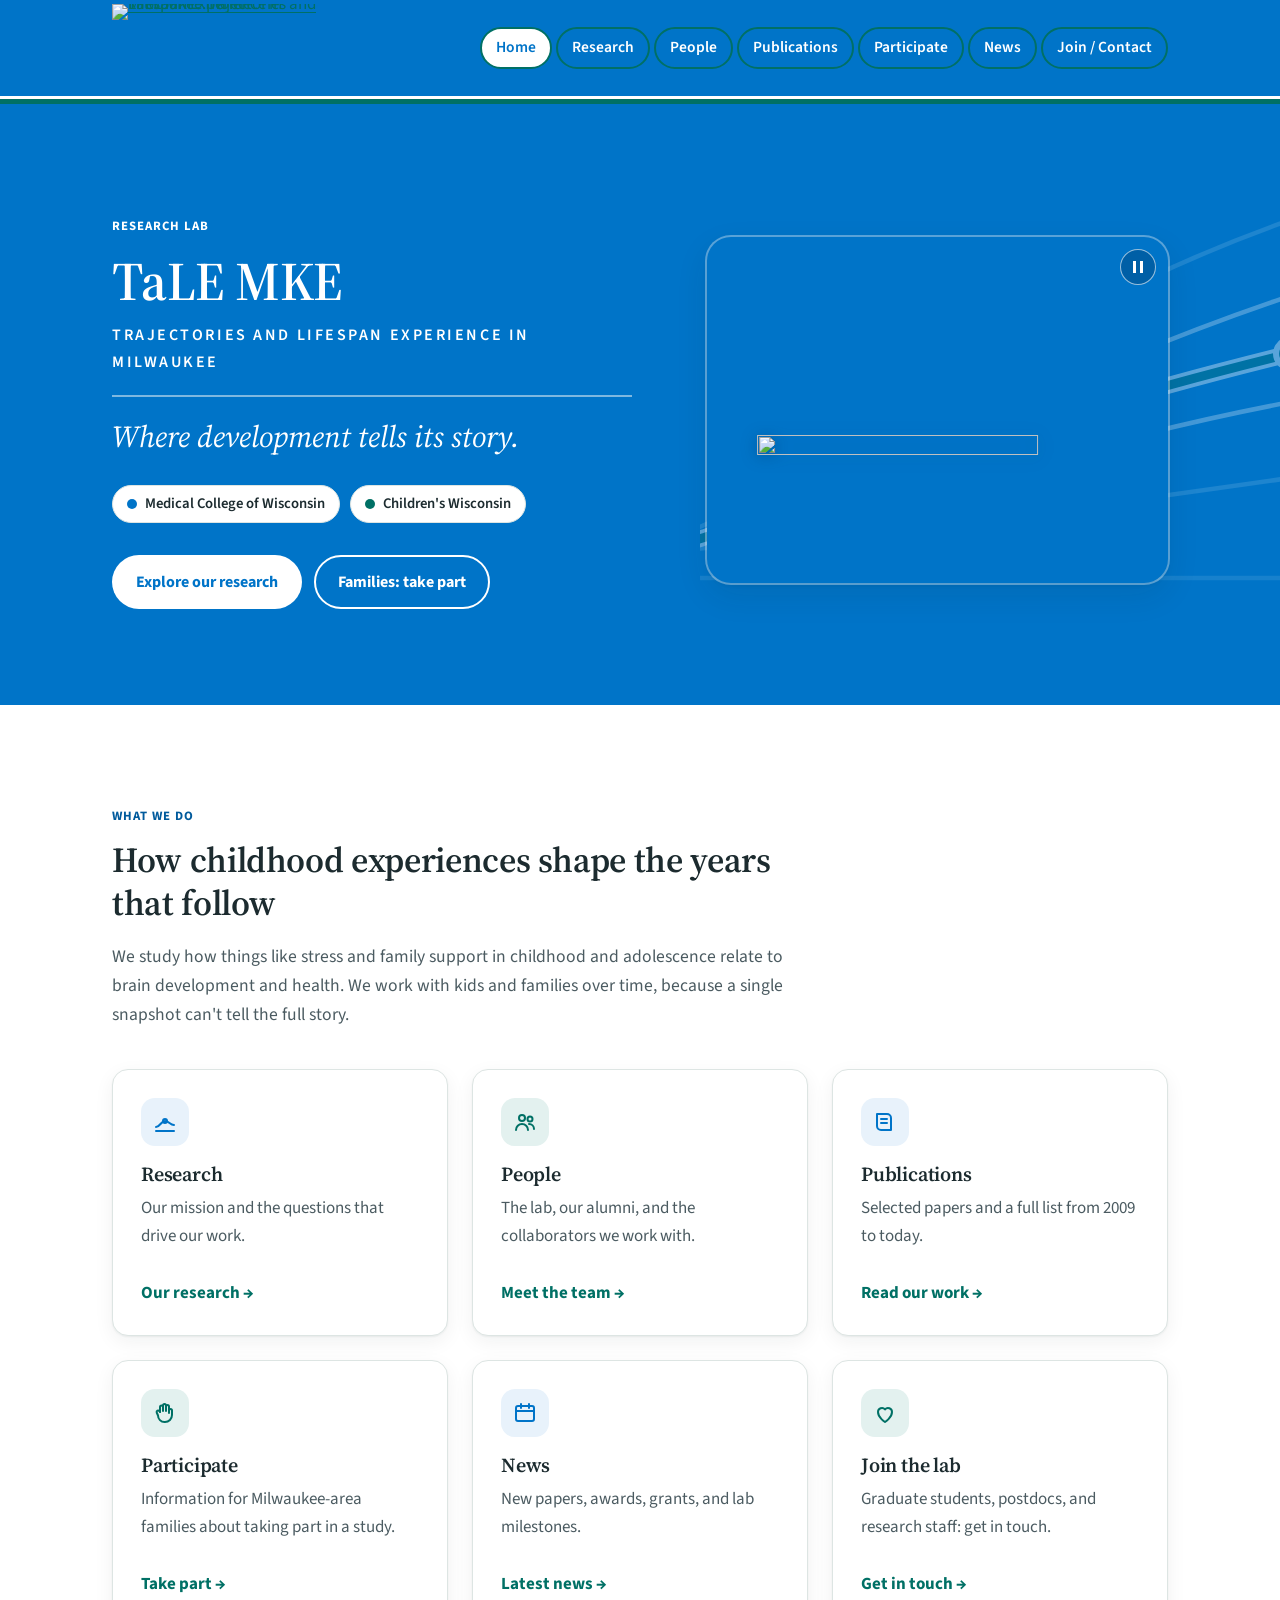
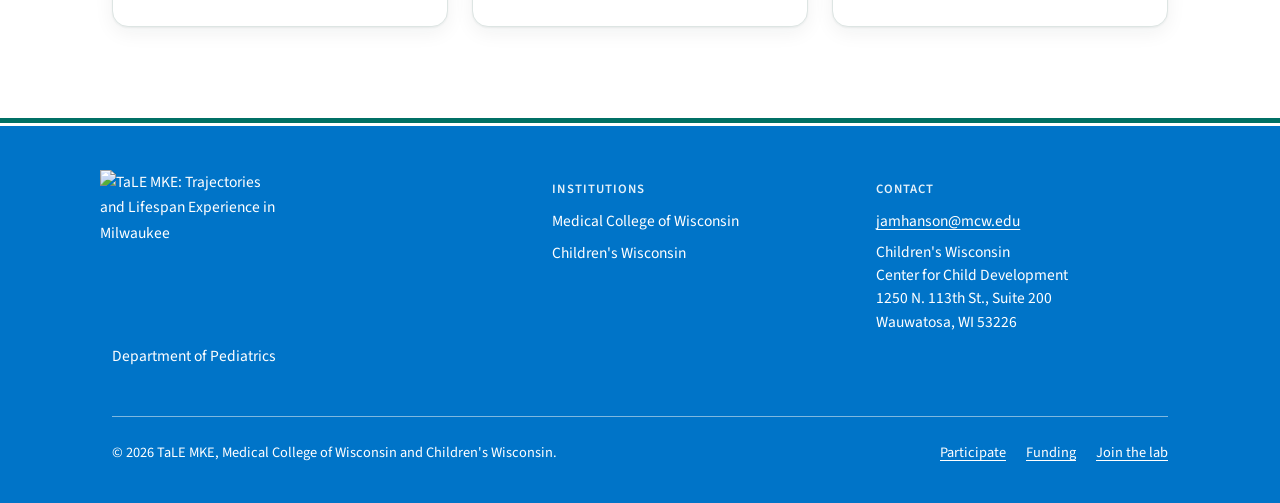
==== commit 3e6c1614: "Two-tone white and MCW green bars on header and footer Header: blue, 3px white, then 5px MCW green. " ====
--- a/index.html
+++ b/index.html
@@ -9,7 +9,7 @@
   <link rel="preconnect" href="https://fonts.googleapis.com">
   <link rel="preconnect" href="https://fonts.gstatic.com" crossorigin>
   <link href="https://fonts.googleapis.com/css2?family=Source+Sans+3:wght@400;600;700&family=Source+Serif+4:ital,opsz,wght@0,8..60,600;0,8..60,700;1,8..60,500&display=swap" rel="stylesheet">
-  <link rel="stylesheet" href="css/styles.css?v=afecc81006">
+  <link rel="stylesheet" href="css/styles.css?v=8952edb966">
 </head>
 <body>
   <a class="skip-link" href="#main">Skip to main content</a>
--- a/css/styles.css
+++ b/css/styles.css
@@ -134,7 +134,9 @@
   top: 0;
   z-index: 50;
   background: var(--color-primary);
-  border-bottom: 6px solid var(--color-secondary);  /* MCW green bar (mcw.edu uses #007066) */
+  /* Two-tone bar under the header: white on top, MCW green below (mcw.edu uses #007066). */
+  border-bottom: 3px solid #fff;
+  box-shadow: 0 5px 0 var(--color-secondary);
 }
 .header-inner {
   display: flex;
@@ -208,8 +210,8 @@
     position: absolute;
     left: 0; right: 0; top: 100%;
     background: var(--color-primary);
-    border-bottom: 6px solid var(--color-secondary);
-    box-shadow: 0 12px 24px rgba(0, 40, 80, 0.2);
+    border-bottom: 3px solid #fff;
+    box-shadow: 0 5px 0 var(--color-secondary), 0 12px 24px rgba(0, 40, 80, 0.2);
     display: none;
   }
   .site-nav.is-open { display: block; }
@@ -613,6 +615,9 @@
 .site-footer {
   background: var(--color-primary);
   color: #fff;
+  /* Two-tone bar mirroring the header: MCW green on the outside, white against the blue. */
+  border-top: 3px solid #fff;
+  box-shadow: 0 -5px 0 var(--color-secondary);
   padding: 56px 0 32px;
   font-size: 0.97rem;
 }
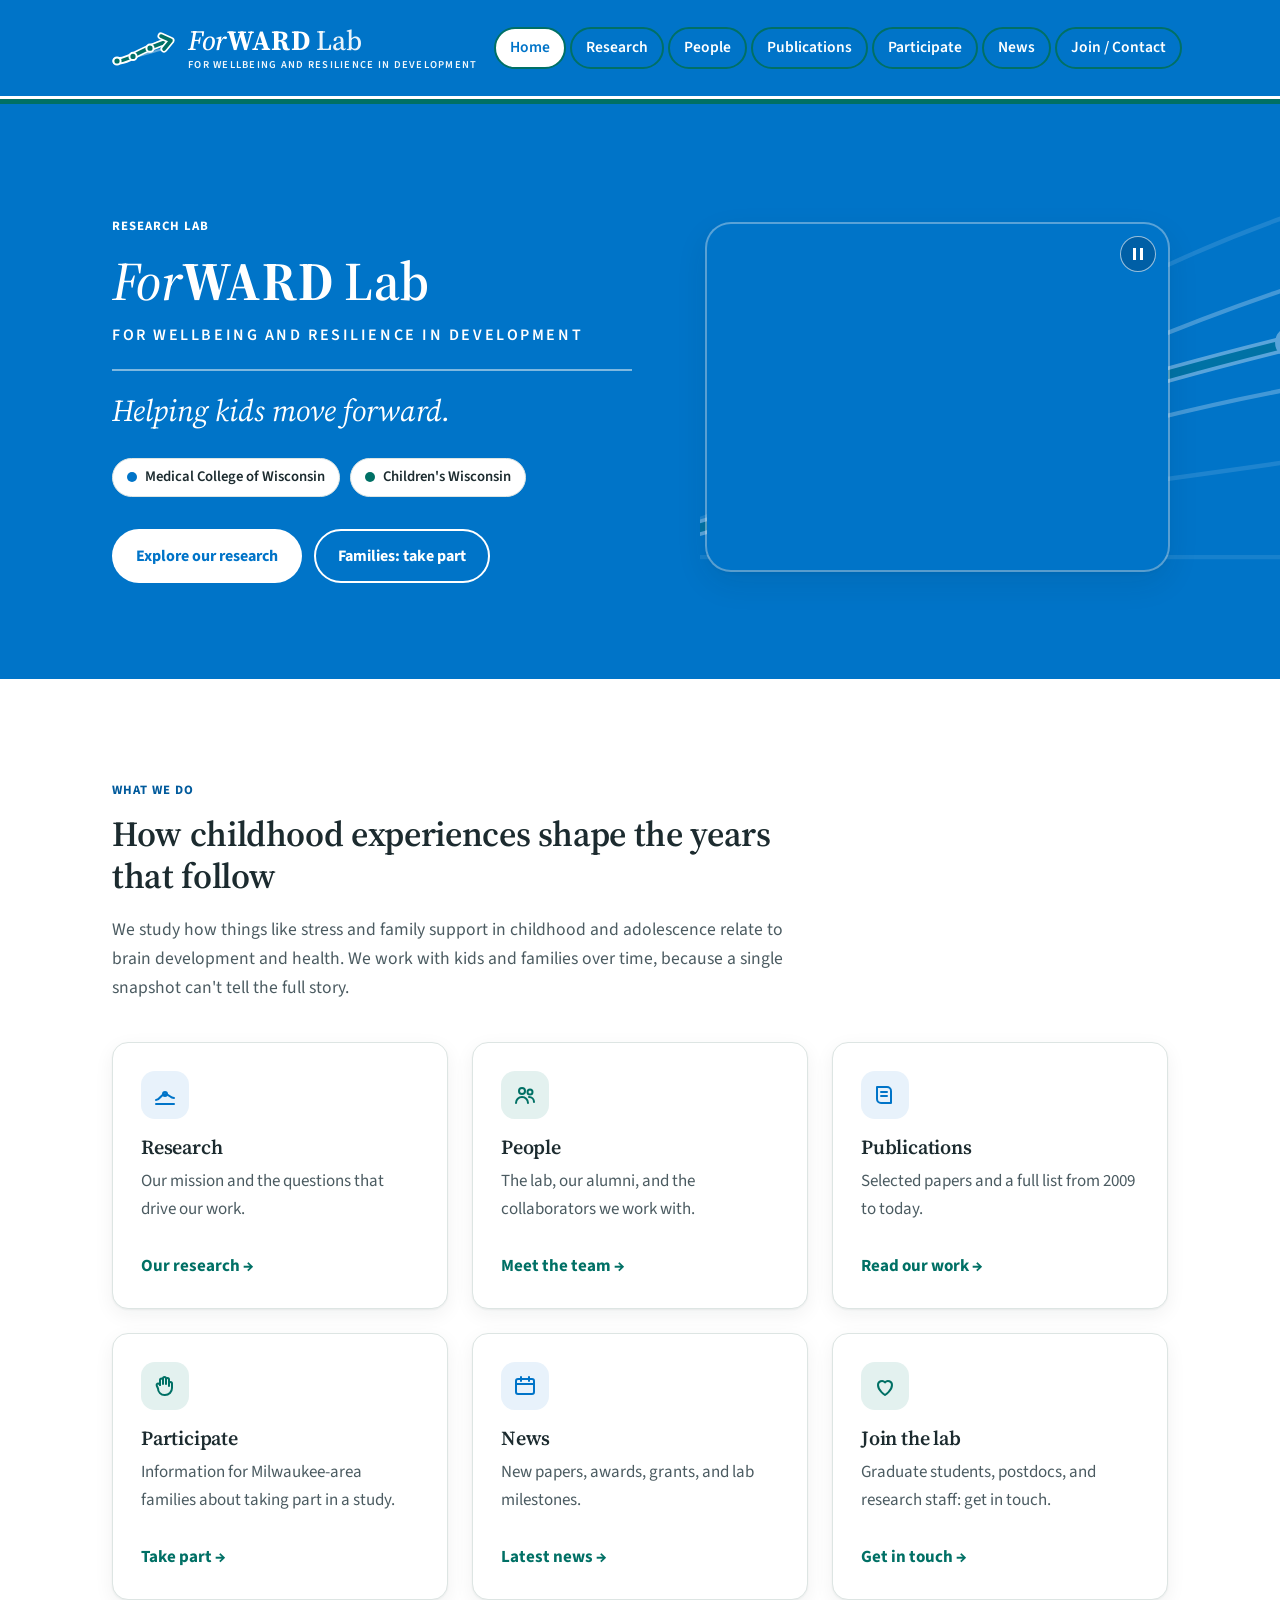
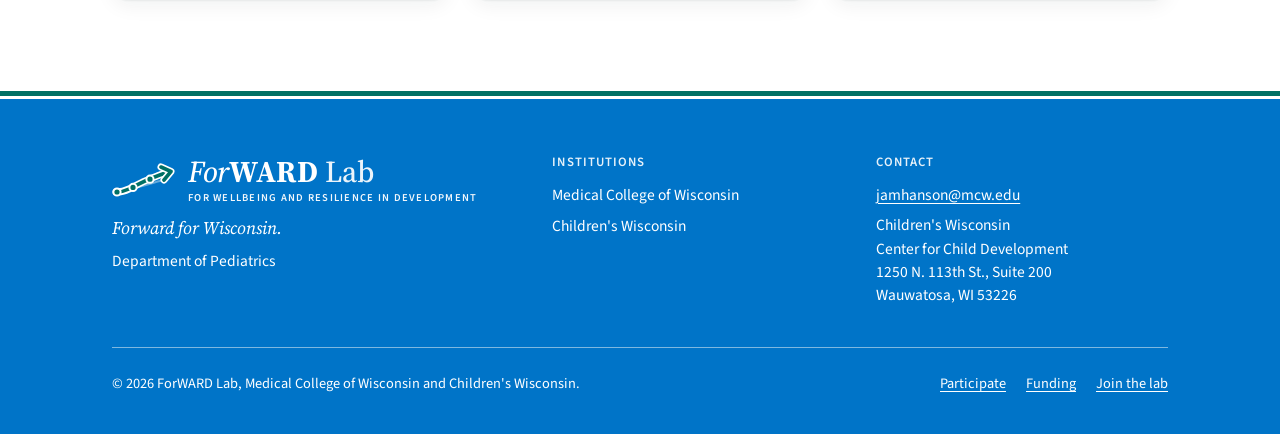
==== commit 3ad2dbae: "Rebrand as ForWARD Lab (For Wellbeing And Resilience in Development) Starts from the TaLE MKE site. " ====
--- a/index.html
+++ b/index.html
@@ -3,22 +3,25 @@
 <head>
   <meta charset="utf-8">
   <meta name="viewport" content="width=device-width, initial-scale=1">
-  <title>TaLE MKE | Trajectories and Lifespan Experience in Milwaukee</title>
-  <meta name="description" content="TaLE MKE studies how childhood experiences relate to brain development, health, and aging. A research lab at the Medical College of Wisconsin and Children's Wisconsin led by Jamie Hanson.">
-  <link rel="icon" href="assets/img/logo-mark.svg" type="image/svg+xml">
+  <title>ForWARD Lab | For Wellbeing And Resilience in Development</title>
+  <meta name="description" content="The ForWARD Lab studies how childhood experiences relate to brain development, health, and aging. A research lab at the Medical College of Wisconsin and Children's Wisconsin led by Jamie Hanson.">
+  <link rel="icon" href="assets/img/favicon.svg" type="image/svg+xml">
   <link rel="preconnect" href="https://fonts.googleapis.com">
   <link rel="preconnect" href="https://fonts.gstatic.com" crossorigin>
   <link href="https://fonts.googleapis.com/css2?family=Source+Sans+3:wght@400;600;700&family=Source+Serif+4:ital,opsz,wght@0,8..60,600;0,8..60,700;1,8..60,500&display=swap" rel="stylesheet">
-  <link rel="stylesheet" href="css/styles.css?v=8952edb966">
+  <link rel="stylesheet" href="css/styles.css?v=63797bc0b1">
 </head>
 <body>
   <a class="skip-link" href="#main">Skip to main content</a>
 
   <header class="site-header">
     <div class="container header-inner">
-      <a class="brand" href="index.html">
-        <img class="brand-logo" src="assets/img/logo-horizontal.webp" width="280" height="104"
-             alt="TaLE MKE: Trajectories and Lifespan Experience in Milwaukee. Home">
+      <a class="brand" href="index.html" aria-label="ForWARD Lab home">
+        <img class="brand-mark" src="assets/img/forward-mark.svg" width="64" height="40" alt="">
+        <span class="wordmark">
+          <span class="wm-name"><span class="wm-for">For</span><span class="wm-ward">WARD</span> <span class="wm-lab">Lab</span></span>
+          <span class="wm-sub">For Wellbeing And Resilience in Development</span>
+        </span>
       </a>
       <button class="nav-toggle" type="button" aria-expanded="false" aria-controls="site-nav">
         <span class="nav-toggle-bars" aria-hidden="true"></span>
@@ -57,9 +60,9 @@
       <div class="container hero-grid">
         <div>
           <span class="eyebrow">Research lab</span>
-          <h1 id="hero-title">TaLE MKE</h1>
-          <p class="hero-expansion">Trajectories and Lifespan Experience in Milwaukee</p>
-          <p class="hero-tagline">Where development tells its story.</p>
+          <h1 id="hero-title"><span class="wm-for">For</span><span class="wm-ward">WARD</span> Lab</h1>
+          <p class="hero-expansion">For Wellbeing And Resilience in Development</p>
+          <p class="hero-tagline">Helping kids move forward.</p>
           <ul class="affiliations" aria-label="Affiliations">
             <li><span class="dot dot-primary" aria-hidden="true"></span>Medical College of Wisconsin</li>
             <li><span class="dot dot-secondary" aria-hidden="true"></span>Children's Wisconsin</li>
@@ -70,13 +73,12 @@
           </div>
         </div>
         <div class="hero-media">
-          <!-- Hero art: two brain illustrations crossfade under the logo (see tools/hero_art/).
+          <!-- Hero art: two brain illustrations crossfade (logo overlay removed until the ForWARD logo exists) (see tools/hero_art/).
                To use a lab group photo instead, replace this <figure> with a single <img>. -->
           <figure class="hero-art">
             <img class="hero-slide" src="assets/img/hero-brain-1.svg" width="800" height="600"
-                 alt="Illustrations of a brain from an MRI template in the TaLE MKE colors, alternating between flowing trajectory lines and brains growing along a trajectory">
+                 alt="Illustrations of a brain from an MRI template in the lab colors, alternating between flowing trajectory lines and brains growing along a trajectory">
             <img class="hero-slide" src="assets/img/hero-brain-2.svg" width="800" height="600" alt="">
-            <img class="hero-art-logo" src="assets/img/logo-horizontal-transparent.webp" width="720" height="268" alt="">
             <button class="hero-art-toggle" type="button" aria-pressed="false" aria-label="Pause the rotating images">
               <span class="icon-pause" aria-hidden="true"></span>
             </button>
@@ -140,8 +142,14 @@
     <div class="container">
       <div class="footer-grid">
         <div>
-          <img class="footer-logo" src="assets/img/logo-square.webp" width="200" height="185"
-               alt="TaLE MKE: Trajectories and Lifespan Experience in Milwaukee">
+          <div class="footer-brand">
+            <img class="brand-mark" src="assets/img/forward-mark.svg" width="64" height="40" alt="">
+            <span class="wordmark">
+              <span class="wm-name"><span class="wm-for">For</span><span class="wm-ward">WARD</span> <span class="wm-lab">Lab</span></span>
+              <span class="wm-sub">For Wellbeing And Resilience in Development</span>
+            </span>
+          </div>
+          <p class="footer-slogan">Forward for Wisconsin.</p>
           <p>Department of Pediatrics</p>
         </div>
         <div>
@@ -158,7 +166,7 @@
         </div>
       </div>
       <div class="footer-bottom">
-        <p>&copy; <span id="year">2026</span> TaLE MKE, Medical College of Wisconsin and Children's Wisconsin.</p>
+        <p>&copy; <span id="year">2026</span> ForWARD Lab, Medical College of Wisconsin and Children's Wisconsin.</p>
         <ul class="footer-links">
           <li><a href="participate.html">Participate</a></li>
           <li><a href="funding.html">Funding</a></li>
@@ -168,6 +176,6 @@
     </div>
   </footer>
 
-  <script src="js/main.js?v=6934fd35f8"></script>
+  <script src="js/main.js?v=d6bfda1377"></script>
 </body>
 </html>
--- a/css/styles.css
+++ b/css/styles.css
@@ -146,9 +146,23 @@
   min-height: 96px;
 }
 
-.brand { display: block; flex: none; line-height: 0; }
-.brand-logo { width: 236px; height: auto; }
-@media (max-width: 420px) { .brand-logo { width: 176px; } }
+/* Interim ForWARD wordmark (text + mark) until the real logo is designed. */
+.brand { display: flex; align-items: center; gap: 12px; flex: none; color: #fff; text-decoration: none; }
+.brand:hover { color: #fff; }
+.brand-mark { width: 64px; height: 40px; flex: none; }
+.wordmark { display: flex; flex-direction: column; line-height: 1.1; }
+.wm-name { font-family: var(--font-heading); font-size: 1.75rem; font-weight: 600; letter-spacing: -0.01em; white-space: nowrap; }
+.wm-for { font-weight: 500; font-style: italic; }
+.wm-ward { font-weight: 700; letter-spacing: 0.02em; }
+.wm-lab { font-weight: 500; opacity: 0.92; }
+.wm-sub { margin-top: 3px; font-size: 0.66rem; font-weight: 600; letter-spacing: 0.12em; text-transform: uppercase; opacity: 0.95; }
+/* Phones: drop the subtitle line so the Menu button fits; the full name is in the hero. */
+@media (max-width: 560px) {
+  .site-header .brand { gap: 8px; }
+  .site-header .brand-mark { width: 48px; height: 30px; }
+  .site-header .wm-name { font-size: 1.4rem; }
+  .site-header .wm-sub { display: none; }
+}
 
 .nav-toggle {
   display: none;
@@ -191,6 +205,7 @@
 }
 .site-nav a {
   display: block;
+  white-space: nowrap;
   padding: 6px 14px;
   border: 2px solid var(--color-secondary);  /* MCW green outline */
   border-radius: 999px;
@@ -203,8 +218,8 @@
 .site-nav a[aria-current="page"] { background: #fff; color: var(--color-primary); }
 .site-header :focus-visible { outline-color: #fff; }
 
-/* Mobile nav below 1040px: seven nav items need room next to the logo. */
-@media (max-width: 1040px) {
+/* Mobile nav below 1180px: seven nav items need room next to the wordmark. */
+@media (max-width: 1180px) {
   .nav-toggle { display: inline-flex; }
   .site-nav {
     position: absolute;
@@ -630,7 +645,9 @@
   gap: 32px;
   margin-bottom: 40px;
 }
-.footer-logo { width: 180px; height: auto; margin: -12px 0 8px -12px; }
+.footer-brand { display: flex; align-items: center; gap: 12px; margin-bottom: 10px; }
+.footer-brand .wm-name { font-size: 1.9rem; }
+.footer-slogan { font-family: var(--font-heading); font-style: italic; font-size: 1.1rem; margin-bottom: 6px; }
 .site-footer h2 { font-family: var(--font-body); font-size: 0.8rem; letter-spacing: 0.08em; text-transform: uppercase; color: #fff; opacity: 0.9; margin-bottom: 12px; }
 .site-footer ul { list-style: none; margin: 0; padding: 0; display: grid; gap: 6px; }
 .site-footer p { margin-bottom: 6px; }
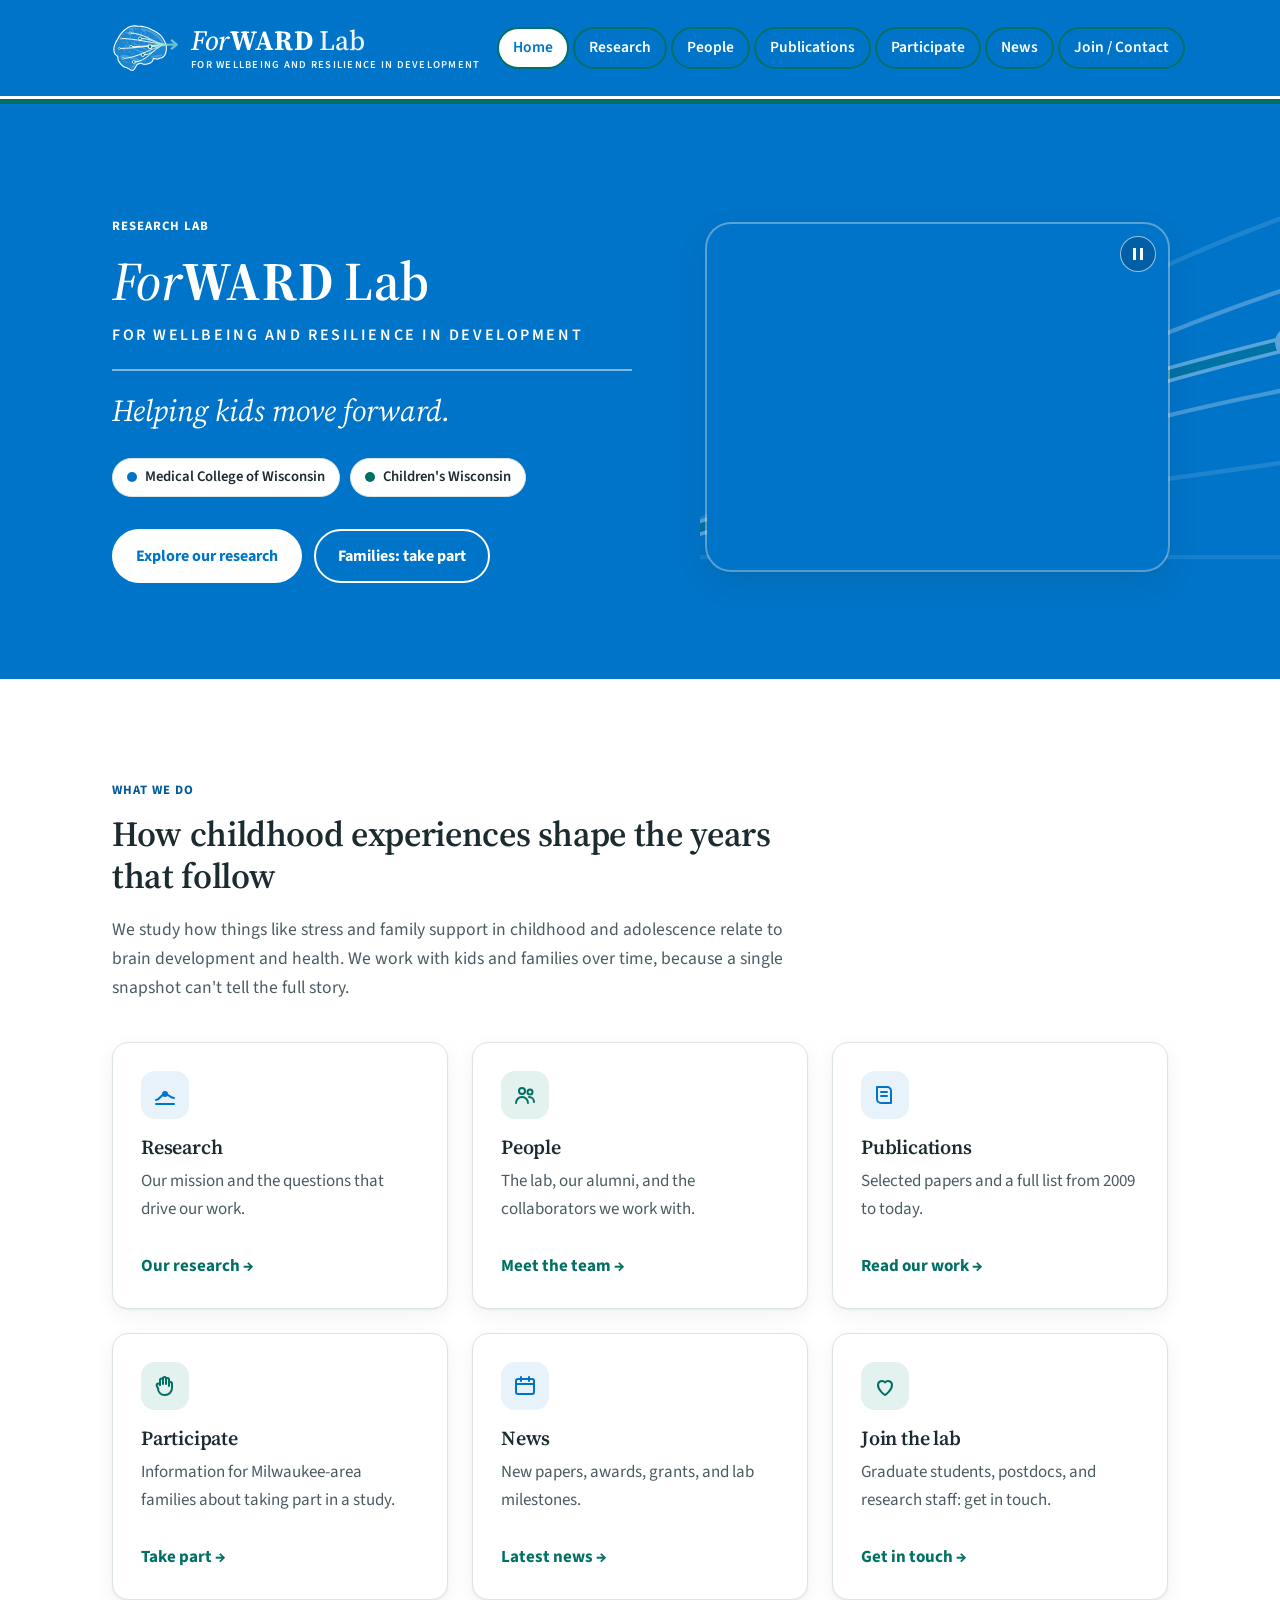
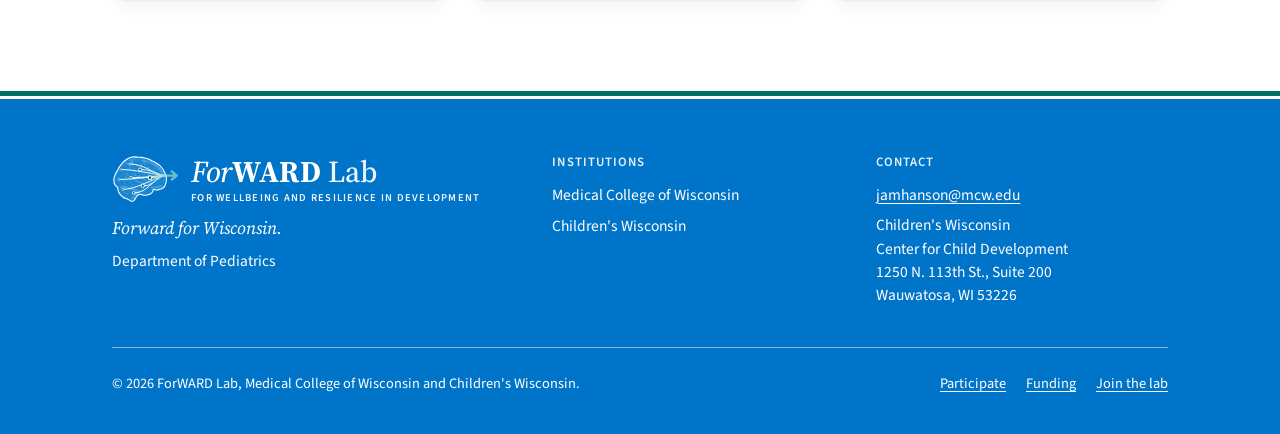
==== commit ec82315a: "Add the ForWARD Lab logo (Denser Tracts, green flow) Replaces the interim arrow mark in the header a" ====
--- a/index.html
+++ b/index.html
@@ -9,7 +9,7 @@
   <link rel="preconnect" href="https://fonts.googleapis.com">
   <link rel="preconnect" href="https://fonts.gstatic.com" crossorigin>
   <link href="https://fonts.googleapis.com/css2?family=Source+Sans+3:wght@400;600;700&family=Source+Serif+4:ital,opsz,wght@0,8..60,600;0,8..60,700;1,8..60,500&display=swap" rel="stylesheet">
-  <link rel="stylesheet" href="css/styles.css?v=63797bc0b1">
+  <link rel="stylesheet" href="css/styles.css?v=76caf2e5a4">
 </head>
 <body>
   <a class="skip-link" href="#main">Skip to main content</a>
@@ -17,7 +17,7 @@
   <header class="site-header">
     <div class="container header-inner">
       <a class="brand" href="index.html" aria-label="ForWARD Lab home">
-        <img class="brand-mark" src="assets/img/forward-mark.svg" width="64" height="40" alt="">
+        <img class="brand-mark" src="assets/img/forward-logo-blue.svg" width="67" height="48" alt="">
         <span class="wordmark">
           <span class="wm-name"><span class="wm-for">For</span><span class="wm-ward">WARD</span> <span class="wm-lab">Lab</span></span>
           <span class="wm-sub">For Wellbeing And Resilience in Development</span>
@@ -143,7 +143,7 @@
       <div class="footer-grid">
         <div>
           <div class="footer-brand">
-            <img class="brand-mark" src="assets/img/forward-mark.svg" width="64" height="40" alt="">
+            <img class="brand-mark" src="assets/img/forward-logo-blue.svg" width="67" height="48" alt="">
             <span class="wordmark">
               <span class="wm-name"><span class="wm-for">For</span><span class="wm-ward">WARD</span> <span class="wm-lab">Lab</span></span>
               <span class="wm-sub">For Wellbeing And Resilience in Development</span>
--- a/css/styles.css
+++ b/css/styles.css
@@ -146,10 +146,10 @@
   min-height: 96px;
 }
 
-/* Interim ForWARD wordmark (text + mark) until the real logo is designed. */
+/* ForWARD wordmark (text) + mark (assets/img/forward-logo-blue.svg, built by tools/logo/build_logo.py). */
 .brand { display: flex; align-items: center; gap: 12px; flex: none; color: #fff; text-decoration: none; }
 .brand:hover { color: #fff; }
-.brand-mark { width: 64px; height: 40px; flex: none; }
+.brand-mark { width: 67px; height: 48px; flex: none; }
 .wordmark { display: flex; flex-direction: column; line-height: 1.1; }
 .wm-name { font-family: var(--font-heading); font-size: 1.75rem; font-weight: 600; letter-spacing: -0.01em; white-space: nowrap; }
 .wm-for { font-weight: 500; font-style: italic; }
@@ -159,7 +159,7 @@
 /* Phones: drop the subtitle line so the Menu button fits; the full name is in the hero. */
 @media (max-width: 560px) {
   .site-header .brand { gap: 8px; }
-  .site-header .brand-mark { width: 48px; height: 30px; }
+  .site-header .brand-mark { width: 50px; height: 36px; }
   .site-header .wm-name { font-size: 1.4rem; }
   .site-header .wm-sub { display: none; }
 }
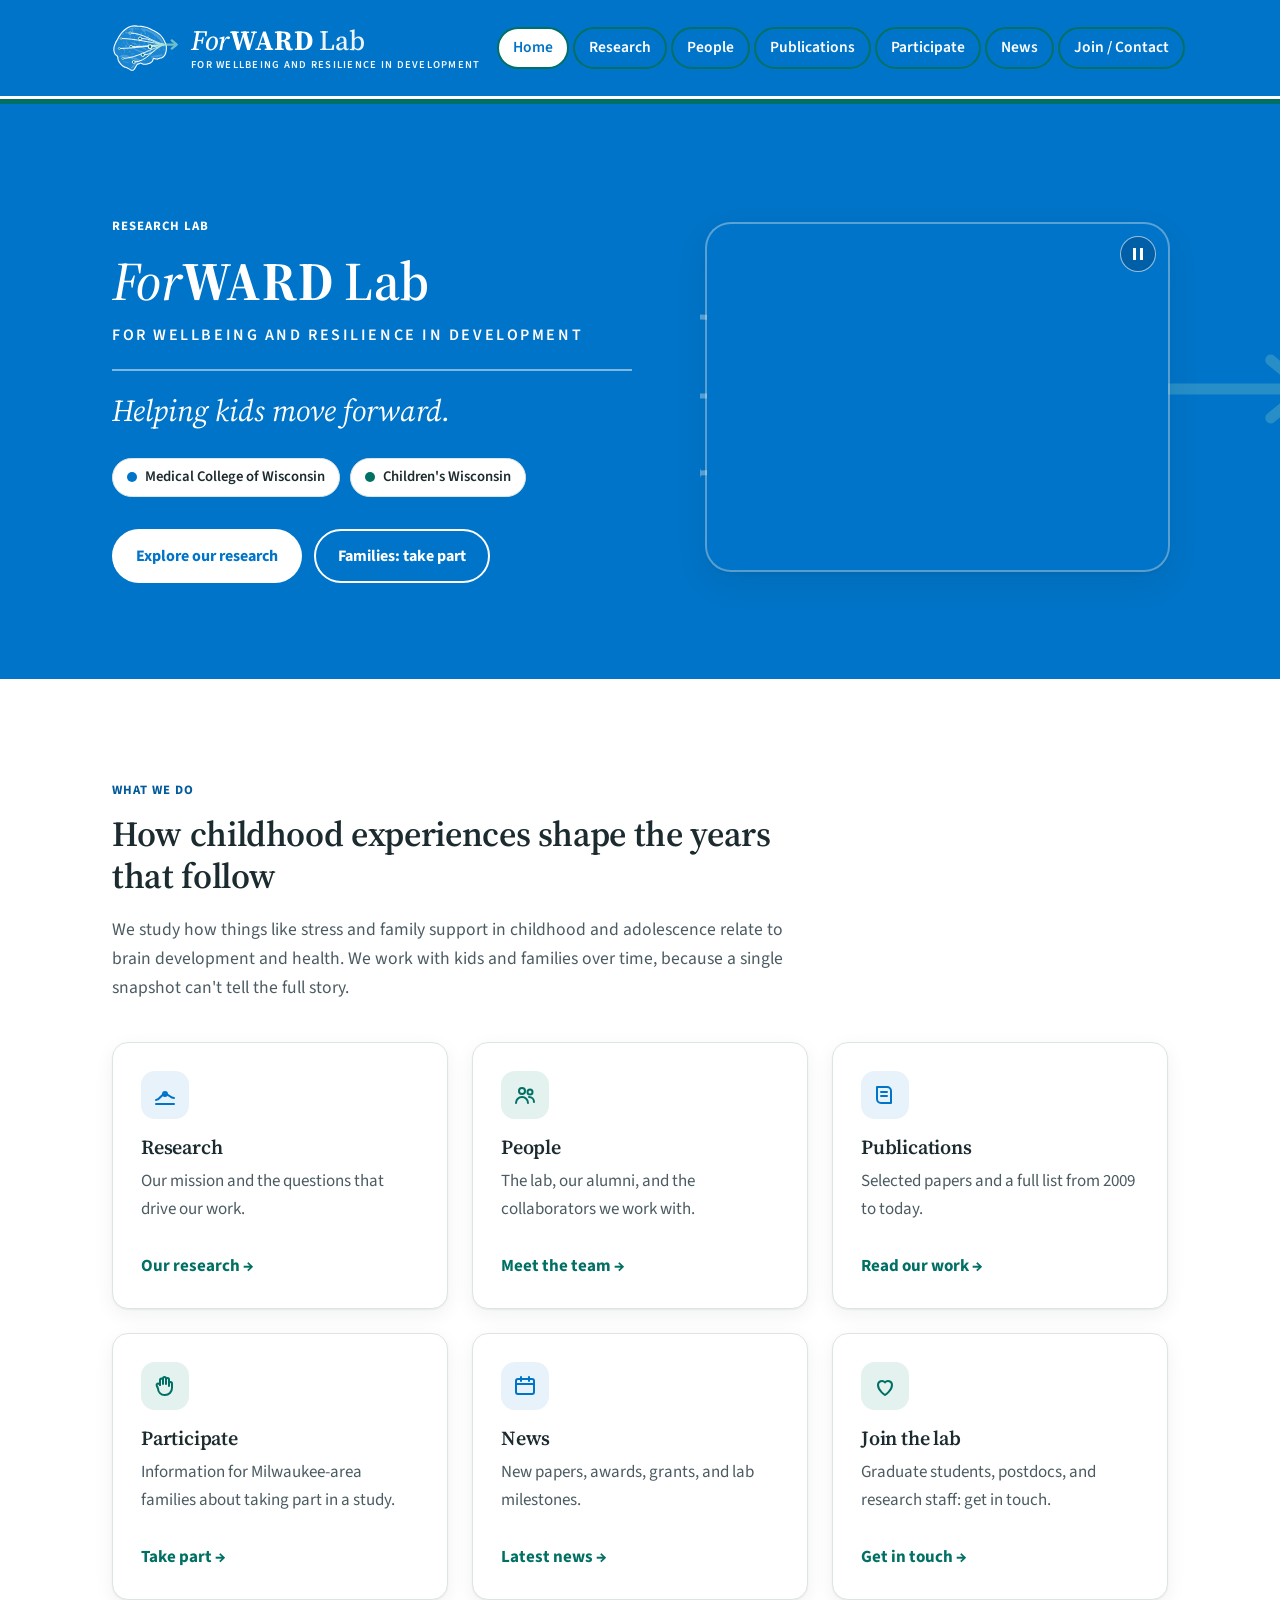
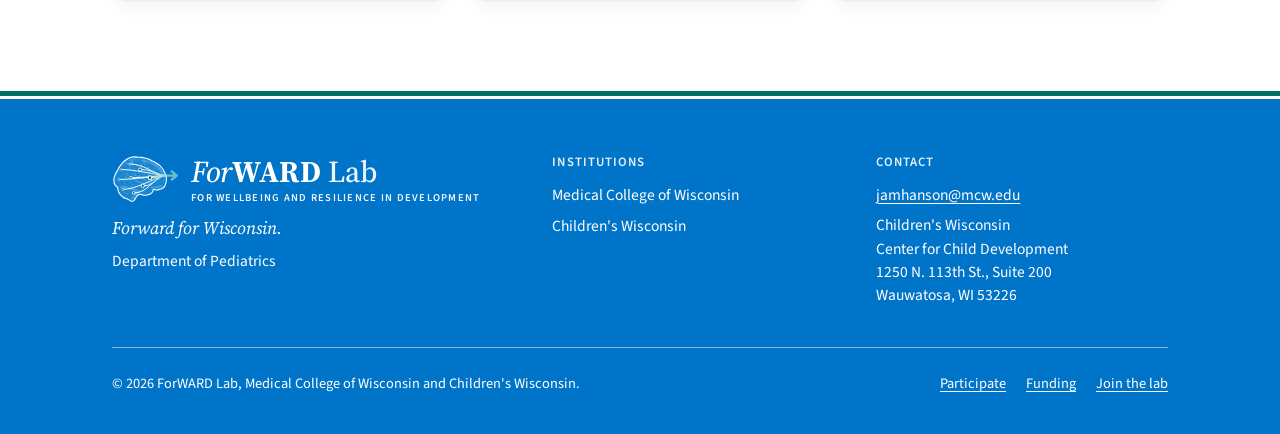
==== commit b1a6399b: "Replace the banner trajectory curve with the logo's converging tracts Every page banner's decorative" ====
--- a/index.html
+++ b/index.html
@@ -9,7 +9,7 @@
   <link rel="preconnect" href="https://fonts.googleapis.com">
   <link rel="preconnect" href="https://fonts.gstatic.com" crossorigin>
   <link href="https://fonts.googleapis.com/css2?family=Source+Sans+3:wght@400;600;700&family=Source+Serif+4:ital,opsz,wght@0,8..60,600;0,8..60,700;1,8..60,500&display=swap" rel="stylesheet">
-  <link rel="stylesheet" href="css/styles.css?v=76caf2e5a4">
+  <link rel="stylesheet" href="css/styles.css?v=0870394933">
 </head>
 <body>
   <a class="skip-link" href="#main">Skip to main content</a>
@@ -44,18 +44,11 @@
   <main id="main">
     <section class="hero" aria-labelledby="hero-title">
     <svg class="trajectories" viewBox="0 0 600 400" preserveAspectRatio="xMaxYMid slice" aria-hidden="true" focusable="false">
-      <g fill="none" stroke-linecap="round" stroke-width="3" stroke="var(--traj-fan)">
-        <path d="M140 300 C260 270 380 150 580 80" opacity=".45"/>
-        <path d="M140 300 C280 270 400 190 580 130"/>
-        <path d="M140 300 C300 280 420 230 580 200"/>
-        <path d="M140 300 C300 290 440 270 580 250" opacity=".45"/>
-        <path d="M140 316 H580" opacity=".35"/>
-      </g>
-      <path d="M20 318 C70 316 100 312 140 304 S250 270 310 250 S430 205 580 168" fill="none" stroke="#fff" stroke-width="11" stroke-linecap="round"/>
-      <path d="M20 318 C70 316 100 312 140 304 S250 270 310 250 S430 205 580 168" fill="none" stroke="var(--color-secondary)" stroke-width="6" stroke-linecap="round"/>
-      <g fill="var(--color-secondary)" stroke="#fff" stroke-width="4">
-        <circle cx="20" cy="318" r="9"/><circle cx="140" cy="304" r="9"/><circle cx="310" cy="250" r="9"/><circle cx="450" cy="206" r="9"/><circle cx="580" cy="168" r="9"/>
-      </g>
+      <!-- Converging tracts from the ForWARD logo. Generated by tools/logo/banner_tracts.py; edit there. -->
+      <defs><linearGradient id="trh-flow" x1="100" y1="0" x2="470" y2="0" gradientUnits="userSpaceOnUse"><stop offset="0" stop-color="#ffffff"/><stop offset=".5" stop-color="#ffffff"/><stop offset="1" stop-color="#9fe0cc"/></linearGradient></defs>
+      <g fill="none" stroke="url(#trh-flow)" stroke-width="3.4" stroke-linecap="round"><path d="M150 150 C294.0 150 342.0 190.0 470 200"/><path d="M120 205 C277.5 205 330.0 201.0 470 200"/><path d="M165 258 C302.2 258 348.0 211.6 470 200"/><path d="M230 132 C338.0 132 374.0 186.4 470 200"/><path d="M235 200 C340.8 200 376.0 200.0 470 200"/><path d="M270 268 C360.0 268 390.0 213.6 470 200"/><path d="M315 155 C384.8 155 408.0 191.0 470 200"/><path d="M335 245 C395.8 245 416.0 209.0 470 200"/><path d="M390 200 C426.0 200 438.0 200.0 470 200"/></g>
+      <g opacity="0.7" fill="none" stroke="#9fe0cc" stroke-width="7.5" stroke-linecap="round" stroke-linejoin="round"><path d="M466 200 L586 200"/><path d="M566 180 L590 200 L566 220"/></g>
+      <g fill="#007065" stroke="#fff"><circle cx="150" cy="150" r="5.5" stroke-width="2.75"/><circle cx="120" cy="205" r="6" stroke-width="3.00"/><circle cx="165" cy="258" r="6.5" stroke-width="3.25"/><circle cx="230" cy="132" r="7" stroke-width="3.50"/><circle cx="235" cy="200" r="8" stroke-width="4.00"/><circle cx="270" cy="268" r="8.5" stroke-width="4.25"/><circle cx="315" cy="155" r="9.5" stroke-width="4.75"/><circle cx="335" cy="245" r="10.5" stroke-width="5.25"/><circle cx="390" cy="200" r="11.5" stroke-width="5.75"/></g>
     </svg>
       <div class="container hero-grid">
         <div>
@@ -73,12 +66,13 @@
           </div>
         </div>
         <div class="hero-media">
-          <!-- Hero art: two brain illustrations crossfade (logo overlay removed until the ForWARD logo exists) (see tools/hero_art/).
+          <!-- Hero art: two brain illustrations and the ForWARD logo crossfade (see tools/hero_art/).
                To use a lab group photo instead, replace this <figure> with a single <img>. -->
           <figure class="hero-art">
             <img class="hero-slide" src="assets/img/hero-brain-1.svg" width="800" height="600"
-                 alt="Illustrations of a brain from an MRI template in the lab colors, alternating between flowing trajectory lines and brains growing along a trajectory">
+                 alt="Illustrations of a brain from an MRI template in the lab colors, rotating between flowing trajectory lines, brains growing along a trajectory, and the ForWARD Lab logo">
             <img class="hero-slide" src="assets/img/hero-brain-2.svg" width="800" height="600" alt="">
+            <img class="hero-slide" src="assets/img/hero-logo.svg" width="800" height="600" alt="">
             <button class="hero-art-toggle" type="button" aria-pressed="false" aria-label="Pause the rotating images">
               <span class="icon-pause" aria-hidden="true"></span>
             </button>
--- a/css/styles.css
+++ b/css/styles.css
@@ -883,8 +883,8 @@
 .site-footer address { line-height: 1.5; }
 .footer-links { display: flex !important; flex-wrap: wrap; gap: 6px 20px !important; }
 
-/* Home hero art: two illustrations crossfade under the transparent logo.
-   12s cycle, 6s per image with a 1s crossfade. The first image stays in flow to size the box. */
+/* Home hero art: three slides (two brain illustrations, then the logo) crossfade.
+   18s cycle, 6s per slide with a 1s crossfade. The first image stays in flow to size the box. */
 .hero-art {
   position: relative;
   margin: 0;
@@ -899,16 +899,17 @@
   height: auto;
   aspect-ratio: 4 / 3;
   opacity: 0;
-  animation: hero-fade 12s linear infinite;
+  animation: hero-fade 18s linear infinite;
 }
 .hero-slide + .hero-slide { position: absolute; inset: 0; }
 .hero-slide:nth-of-type(1) { animation-delay: -1s; }
 .hero-slide:nth-of-type(2) { animation-delay: 5s; }
+.hero-slide:nth-of-type(3) { animation-delay: 11s; }
 @keyframes hero-fade {
   0% { opacity: 0; }
-  8.33% { opacity: 1; }   /* 1s fade in */
-  50% { opacity: 1; }     /* hold to 6s */
-  58.33% { opacity: 0; }  /* 1s fade out */
+  5.56% { opacity: 1; }   /* 1s fade in */
+  33.33% { opacity: 1; }  /* hold to 6s */
+  38.89% { opacity: 0; }  /* 1s fade out */
   100% { opacity: 0; }
 }
 .hero-art.is-paused .hero-slide { animation-play-state: paused; }
